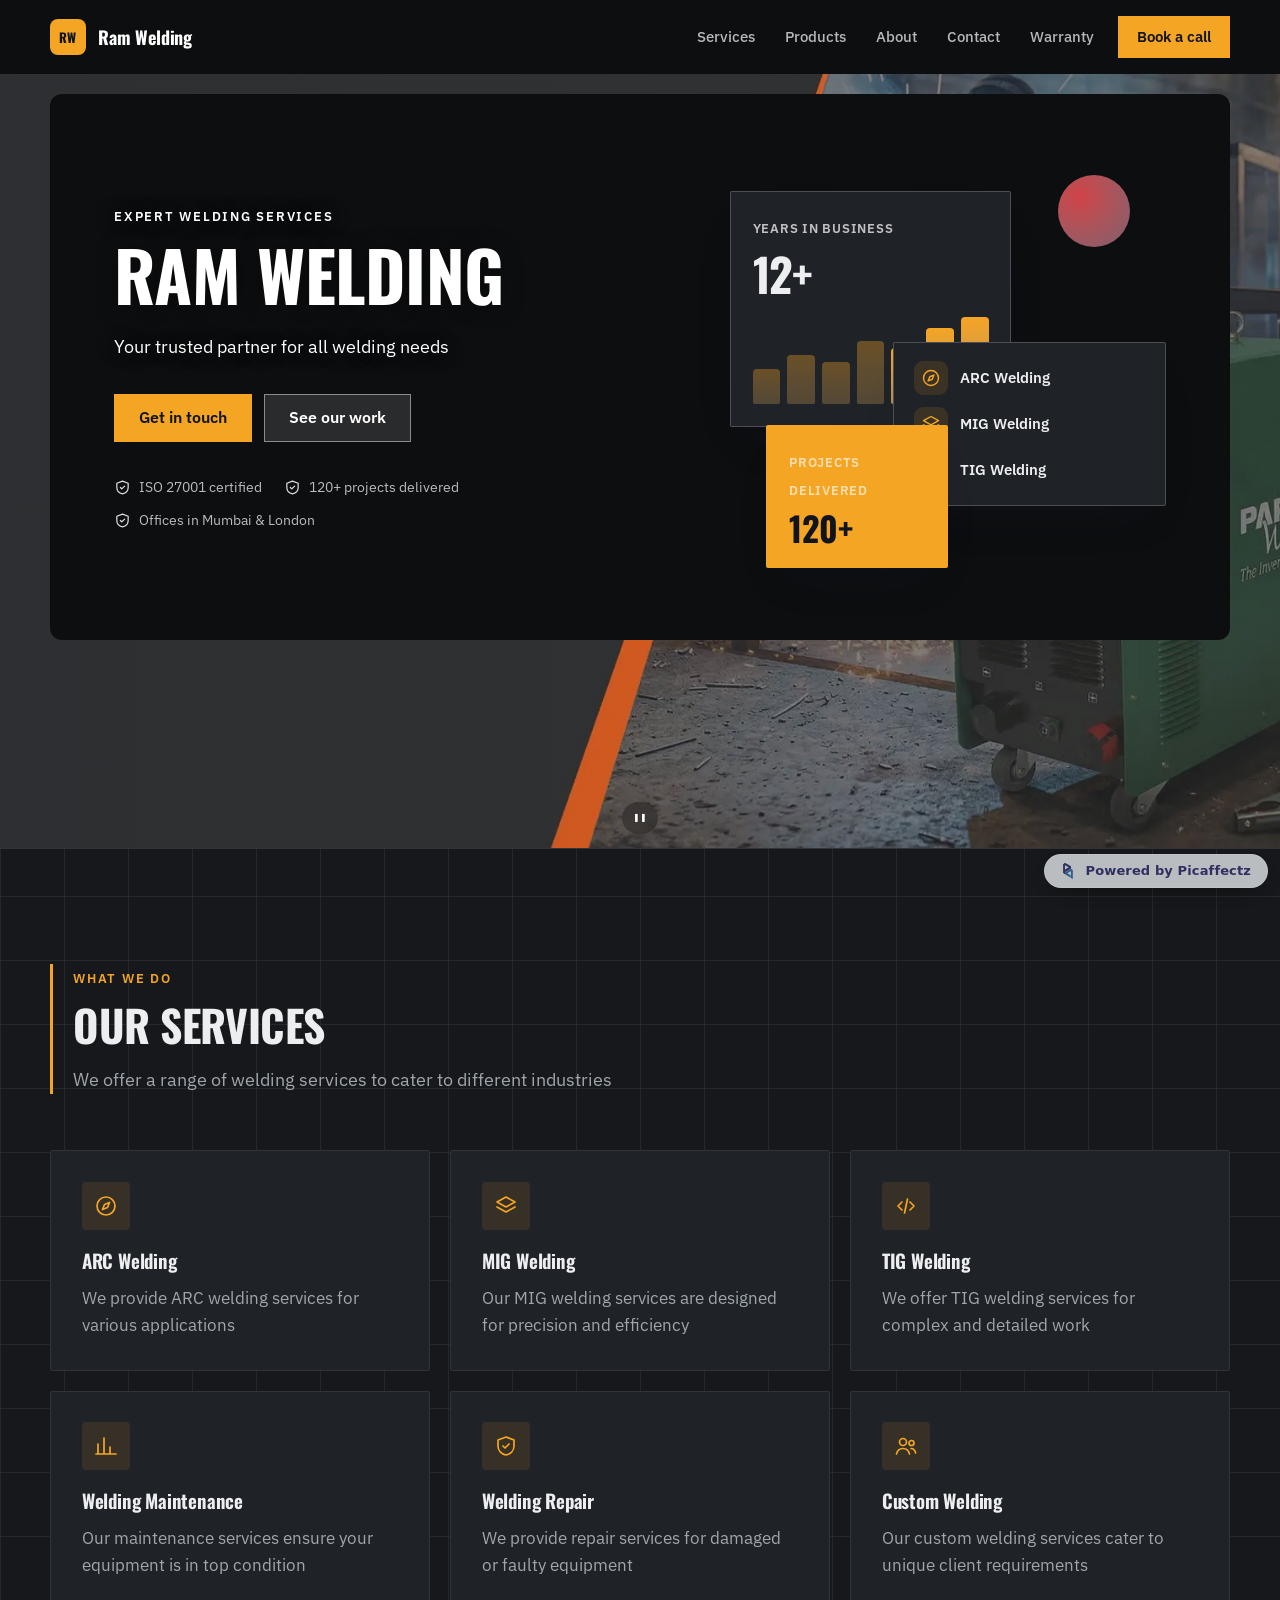
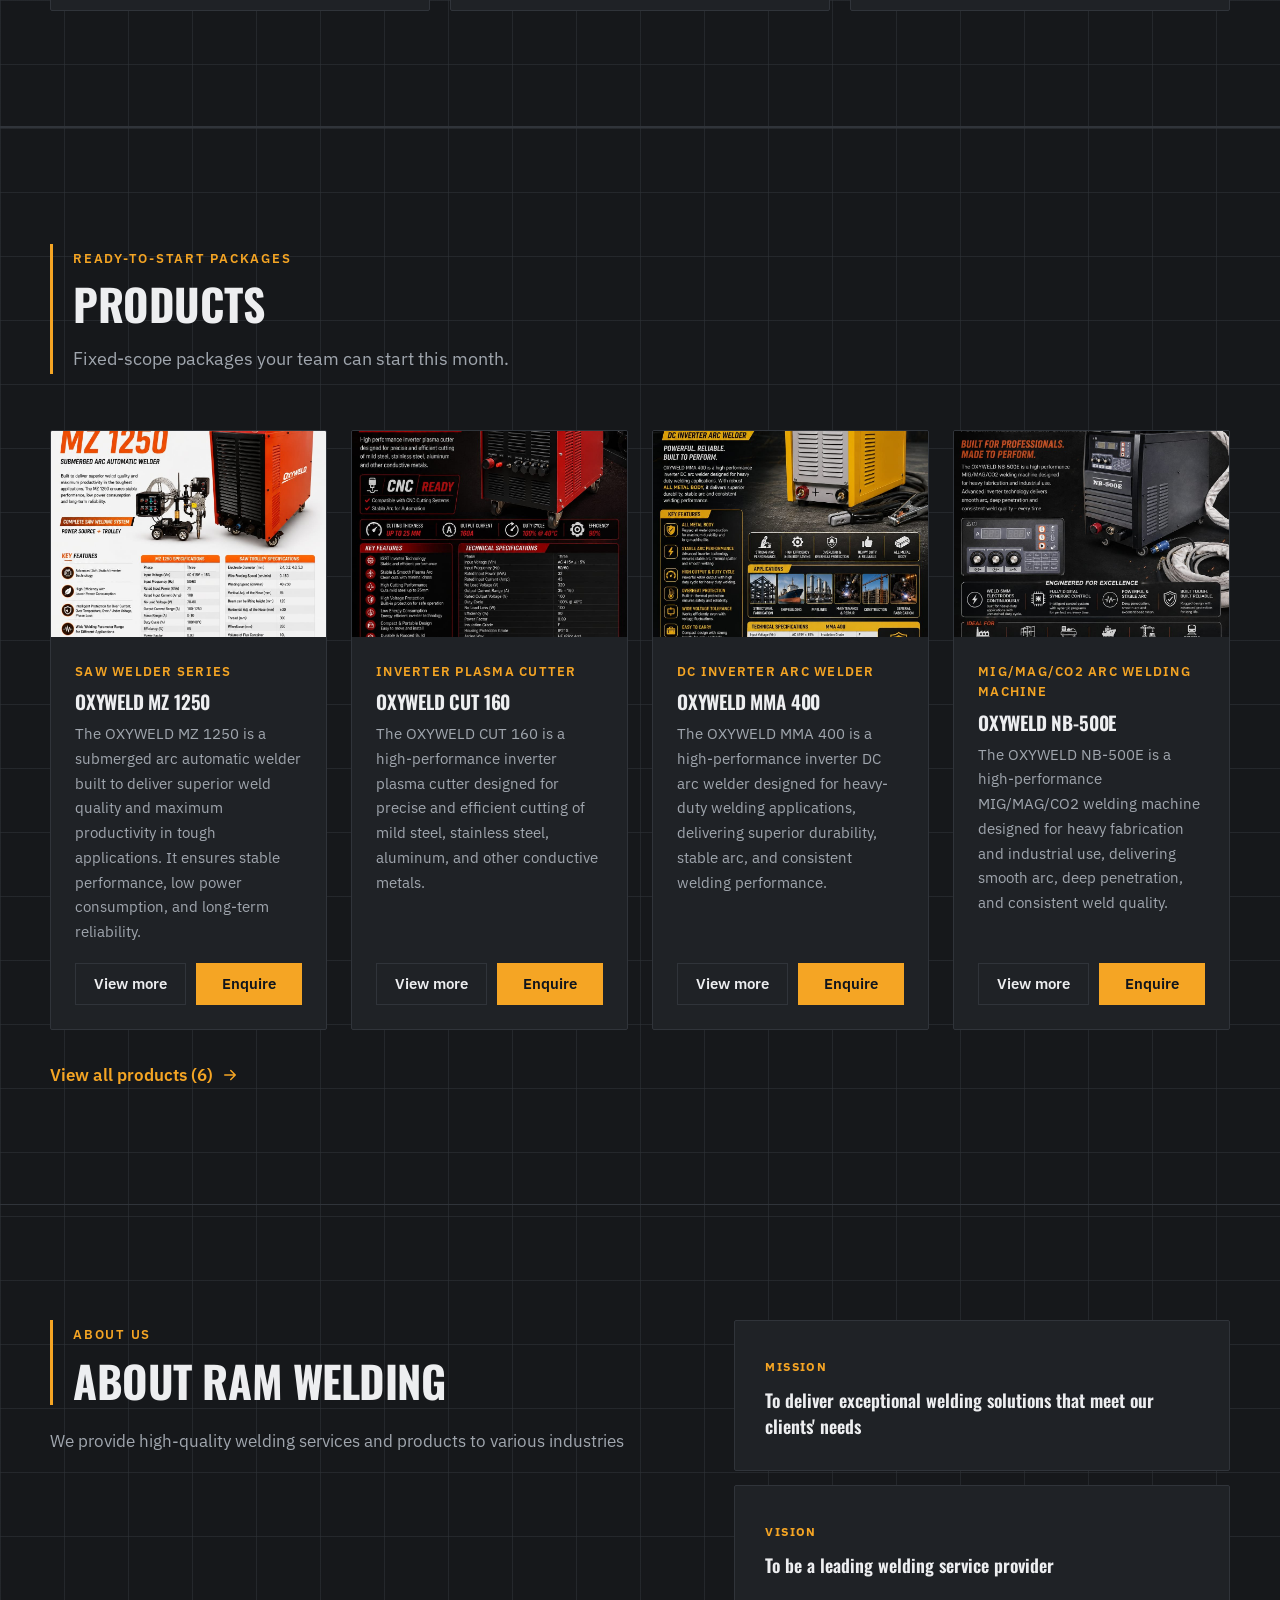
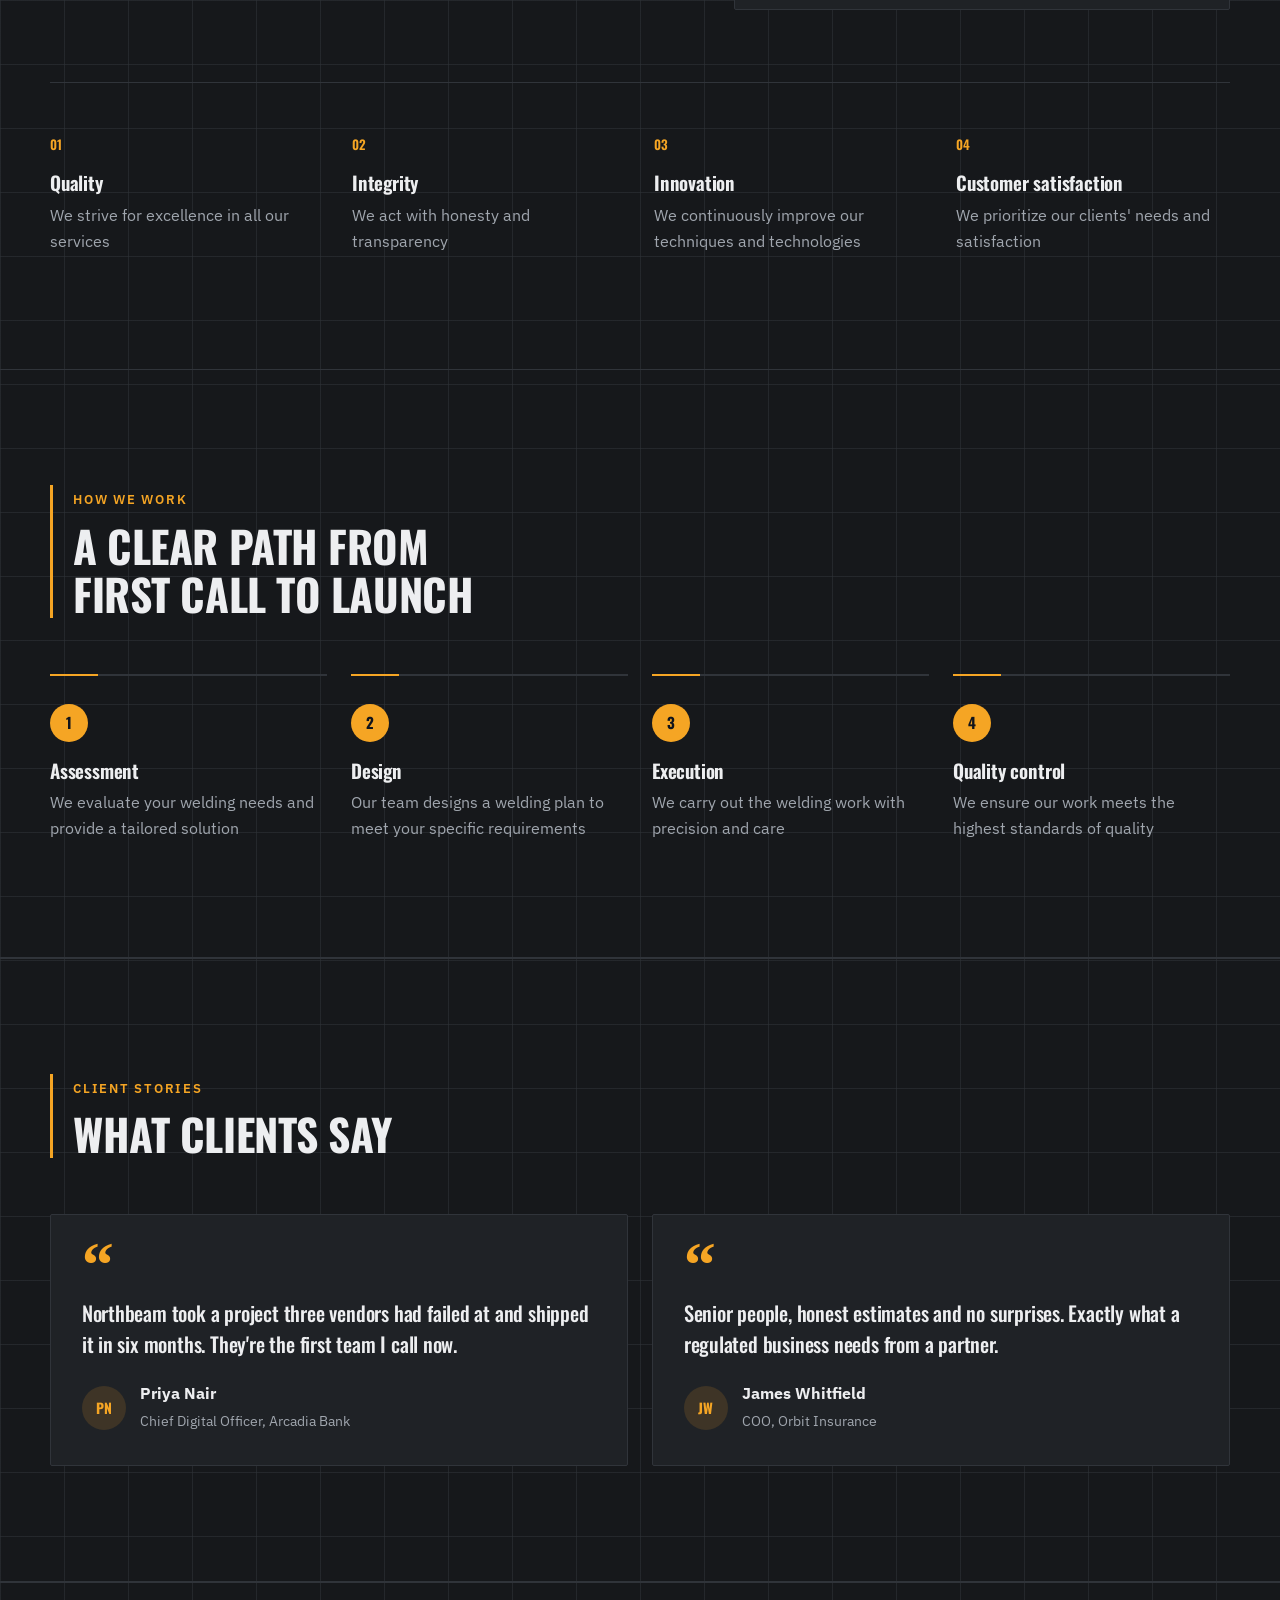
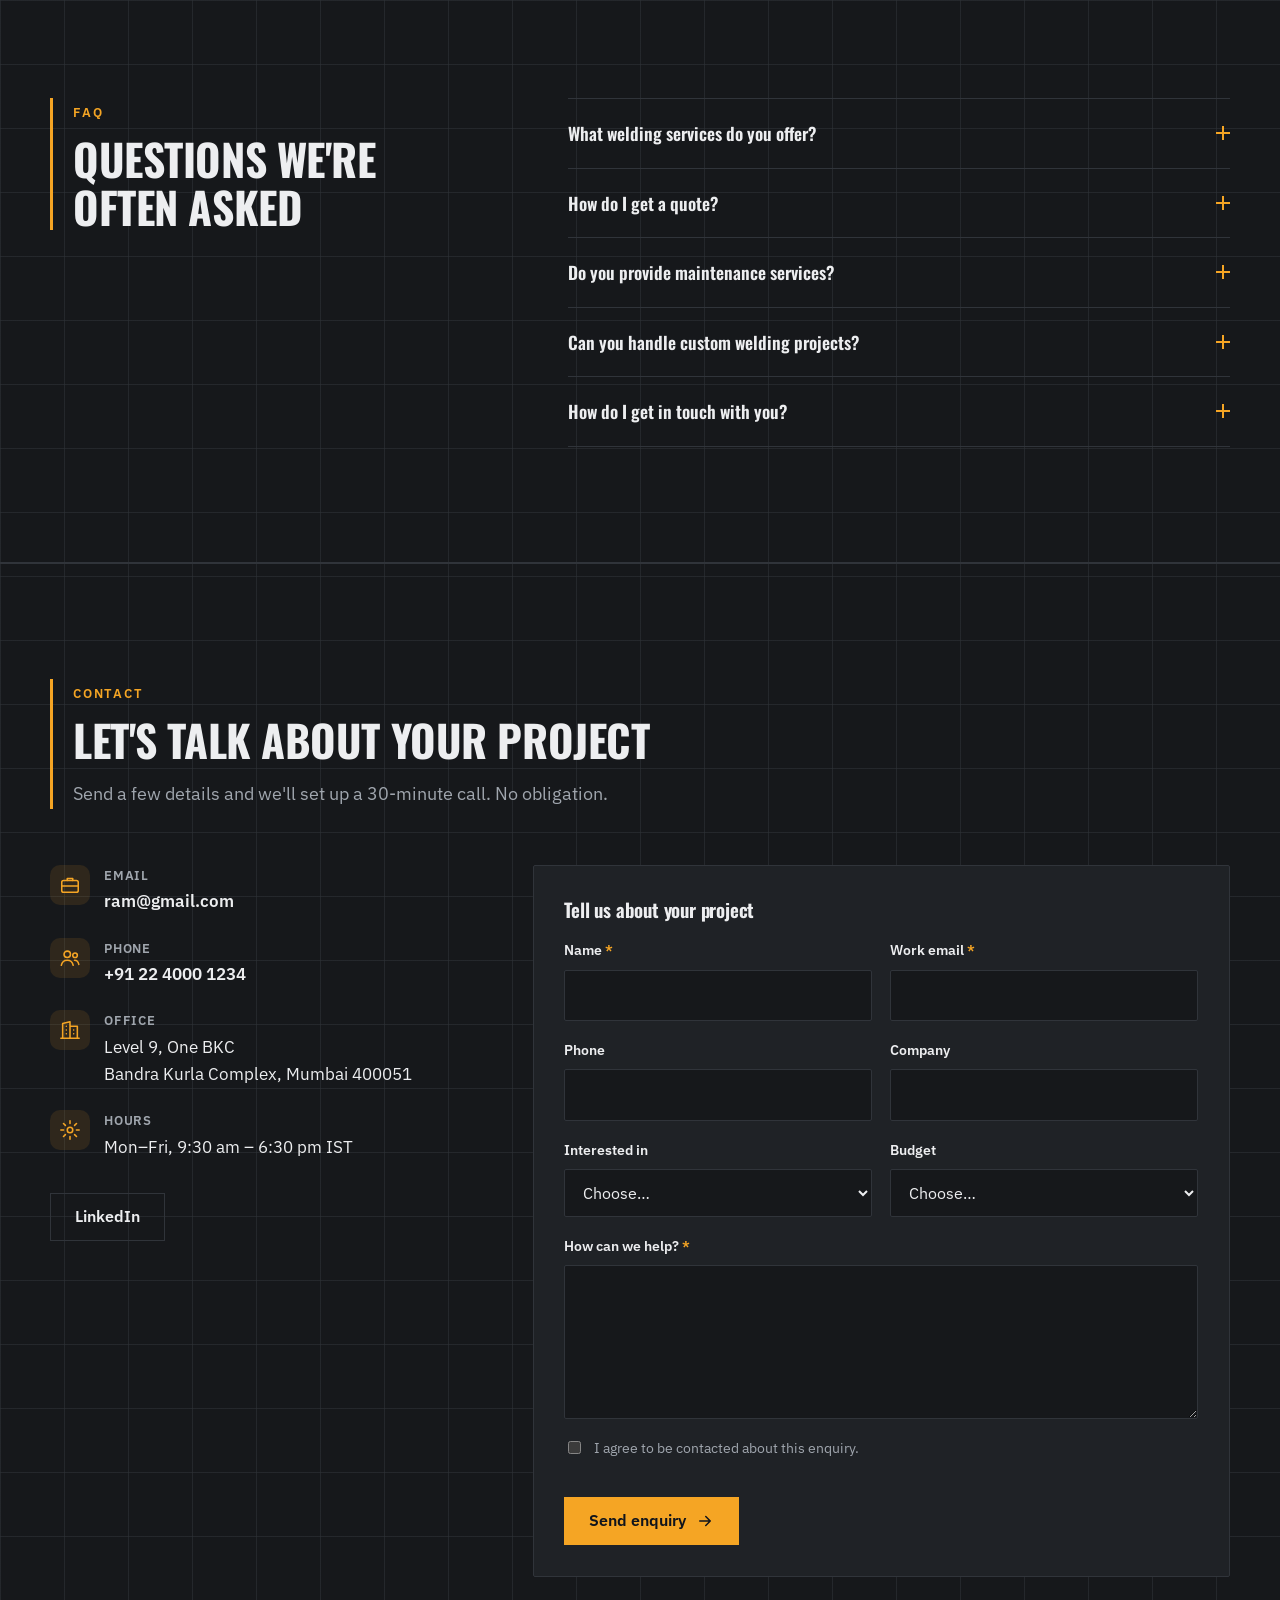
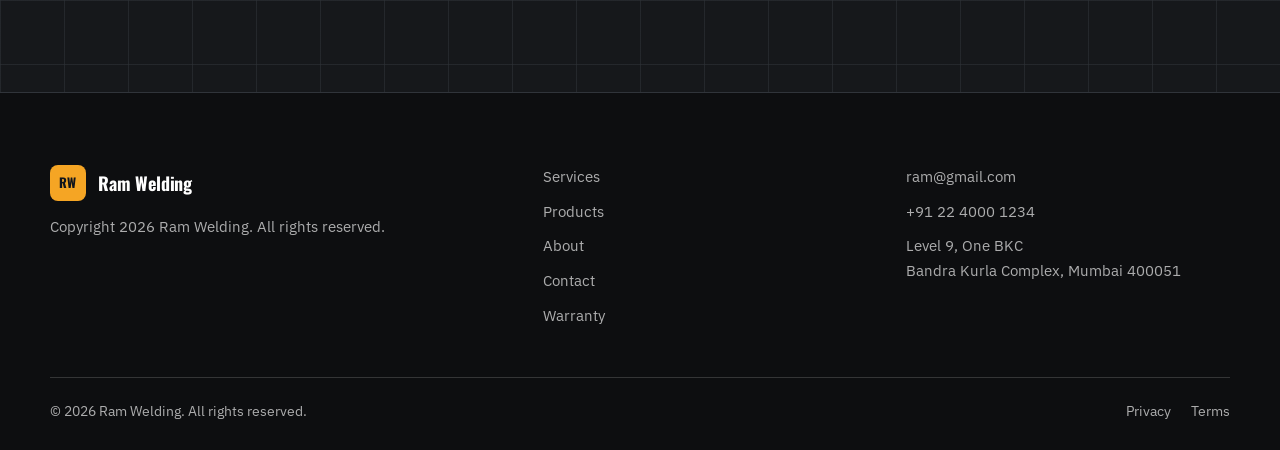
==== index.html @ 05ad7f87 "Studio update 227d25d" ====
<!doctype html>
<!-- Powered by Picaffectz | https://www.picaffectz.com -->
<!--
  Copyright (c) Picaffectz. All rights reserved.
  This source code is proprietary and confidential. Unauthorized copying or distribution is prohibited.
-->
<html lang="en">
<head>
<meta charset="utf-8">
<meta name="viewport" content="width=device-width,initial-scale=1,viewport-fit=cover">
<title>Ram Welding - Quality welding solutions</title>
<!-- site-meta -->
<meta name="description" content="Ram Welding provides high-quality welding services and products to various industries">
<link rel="canonical" href="https://iprakashlal.github.io/welding/">
<meta property="og:type" content="website">
<meta property="og:title" content="Ram Welding - Quality welding solutions">
<meta property="og:description" content="Ram Welding provides high-quality welding services and products to various industries">
<meta property="og:site_name" content="Ram Welding">
<meta property="og:url" content="https://iprakashlal.github.io/welding/">
<meta name="twitter:card" content="summary">
<meta name="twitter:title" content="Ram Welding - Quality welding solutions">
<meta name="twitter:description" content="Ram Welding provides high-quality welding services and products to various industries">
<style id="site-boot">html{background:#16181B;--bg:#16181B}</style>
<!-- /site-meta -->
<title>Shop</title>
<link rel="preconnect" href="https://fonts.googleapis.com">
<link rel="stylesheet" href="assets/biz.css?v=227d25d">
<script>try{var b=localStorage.getItem("site-bg:"+location.pathname.replace(/[^/]*$/,""));if(b){document.documentElement.style.background=b;document.documentElement.style.setProperty("--bg",b)}var F=JSON.parse(localStorage.getItem("site-fonts:"+location.pathname.replace(/[^/]*$/,""))||"[]");for(var i=0;i<F.length;i++)if(/^https:\/\/fonts\.googleapis\.com\//.test(F[i][1]||"")){var l=document.createElement("link");l.rel="stylesheet";l.href=F[i][1];l.setAttribute("data-boot","");document.head.appendChild(l)}var I=JSON.parse(localStorage.getItem("site-intro:"+location.pathname.replace(/[^/]*$/,""))||"null");if(I&&/^(#[0-9a-f]{3,8}|rgba?\([0-9., %]+\))$/i.test(I.bg||"")&&!matchMedia("(prefers-reduced-motion:reduce)").matches&&window.name!=="cms-preview"){var S=document.createElement("style");S.id="fx-boot";S.textContent="html{background:"+I.bg+"!important}body{visibility:hidden!important}";document.head.appendChild(S);setTimeout(function(){S.remove()},2500)}var x=sessionStorage.getItem("fx-exit");if(x){var c=x.charAt(0)=="{"?JSON.parse(x).bg:x;if(/^(#[0-9a-f]{3,8}|rgba?\([0-9., %]+\))$/i.test(c)){var s=document.createElement("style");s.id="fx-pre";s.textContent="html{background:"+c+"!important}body>*{visibility:hidden}";document.head.appendChild(s);setTimeout(function(){s.remove()},3500)}}}catch(e){}</script>
</head>
<body data-page="home">
<div id="app"></div>
<noscript><p style="padding:24px">This website needs JavaScript to show its content.</p></noscript>
<script src="assets/badge.js?v=227d25d"></script><script src="assets/fx.js?v=227d25d"></script>
<script src="assets/motifs.js?v=227d25d"></script>
<script src="assets/biz.js?v=227d25d"></script>
</body>
</html>
---- assets/biz.css ----
/* Business / professional portfolio. Colours, fonts and the html[data-*] style axes come from content.theme. */
:root{--bg:#F7F8FA;--surface:#fff;--deep:#0E1B2C;--text:#0E1B2C;--soft:#5A6678;--line:#DDE2EA;--c1:#1D4ED8;--c2:#0E7490;--c3:#F59E0B;--on-c1:#fff;--on-deep:#fff;--r:12px;
  --fd:"Plus Jakarta Sans",Georgia,serif;--fb:"Inter",Arial,sans-serif;--w:1180px;--gut:clamp(18px,4vw,40px);--sec:clamp(64px,9vw,120px);--rs:min(var(--r),10px)}
html[data-width=wide]{--w:1380px}
*,*::before,*::after{box-sizing:border-box}
html{scroll-behavior:smooth;-webkit-text-size-adjust:100%}
body{margin:0;background:var(--bg);color:var(--text);font:400 16.5px/1.65 var(--fb);-webkit-font-smoothing:antialiased;text-rendering:optimizeLegibility}
img{max-width:100%;display:block}
a{color:inherit}
h1,h2,h3,p,ul,ol,dl,dd,figure,blockquote{margin:0}
ul,ol{padding:0;list-style:none}
.wrap{width:min(var(--w),100% - 2*var(--gut));margin-inline:auto}
.skip{position:absolute;left:-999px;top:8px;z-index:100;background:var(--c1);color:var(--on-c1);padding:10px 14px;border-radius:8px}.skip:focus{left:12px}
:focus-visible{outline:2px solid var(--c1);outline-offset:3px}

/* type */
.h1{font:700 clamp(38px,5.4vw,72px)/1.04 var(--fd);letter-spacing:-.03em;text-wrap:balance;overflow-wrap:break-word;hyphens:auto}
.h2{font:700 clamp(28px,3.4vw,46px)/1.1 var(--fd);letter-spacing:-.025em;text-wrap:balance;overflow-wrap:break-word;hyphens:auto}
.h3{font:650 19px/1.3 var(--fd);letter-spacing:-.01em}
.h1 em,.h2 em{font-style:normal;color:var(--c1)}
.eyebrow{font:600 12.5px/1 var(--fb);letter-spacing:.14em;text-transform:uppercase;color:var(--c1);margin-bottom:16px;display:inline-flex;align-items:center;gap:10px}
.lede,.hero-lede{color:var(--soft);font-size:clamp(16.5px,1.4vw,19px);max-width:62ch;margin-top:16px}
html[data-heading=upper] .h1,html[data-heading=upper] .h2{text-transform:uppercase;letter-spacing:-.01em;font-weight:800}
html[data-heading=serif] .h1,html[data-heading=serif] .h2{font-weight:500;letter-spacing:-.02em}
html[data-heading=serif] .h1 em,html[data-heading=serif] .h2 em{font-style:italic}
html[data-heading=light] .h1,html[data-heading=light] .h2{font-weight:400;letter-spacing:-.035em}
html[data-heading=light] .h1 em,html[data-heading=light] .h2 em{font-weight:700}

/* section headers */
.sh{max-width:780px;margin-bottom:clamp(36px,5vw,56px)}
.sh.left{margin-bottom:0}
html[data-shead=center] .sh:not(.left){margin-inline:auto;text-align:center}html[data-shead=center] .sh:not(.left) .lede{margin-inline:auto}
html[data-shead=line] .eyebrow::before{content:"";width:28px;height:2px;background:currentColor}
html[data-shead=number] main{counter-reset:sec}html[data-shead=number] .sh .eyebrow::before{counter-increment:sec;content:counter(sec,decimal-leading-zero);font-family:var(--fd);color:var(--soft);letter-spacing:0}
html[data-shead=bar] .sh{border-left:3px solid var(--c1);padding-left:20px}

/* buttons */
.btn{display:inline-flex;align-items:center;justify-content:center;gap:10px;min-height:48px;padding:0 24px;border-radius:var(--rs);border:1.5px solid transparent;font:600 15.5px/1 var(--fb);text-decoration:none;cursor:pointer;transition:transform .2s,background .2s,color .2s,border-color .2s,box-shadow .2s;white-space:nowrap}
.btn.pri{background:var(--c1);color:var(--on-c1)}.btn.pri:hover{transform:translateY(-1px);box-shadow:0 10px 24px -12px var(--c1)}
.btn.sec{border-color:var(--line);color:var(--text);background:transparent}.btn.sec:hover{border-color:var(--text)}
.btn.inv{background:var(--surface);color:var(--text)}.btn.inv:hover{transform:translateY(-1px)}
html[data-buttons=pill] .btn{border-radius:999px}
html[data-buttons=sharp] .btn{border-radius:0}
html[data-buttons=outline] .btn.pri{background:transparent;color:var(--c1);border-color:var(--c1)}html[data-buttons=outline] .btn.pri:hover{background:var(--c1);color:var(--on-c1)}
html[data-buttons=underline] .btn{border-radius:0;padding:0 2px;min-height:40px;background:none!important;color:var(--text)!important;border:0;border-bottom:2px solid var(--c1)!important}
html[data-buttons=underline] .cta-box .btn{color:var(--on-deep)!important}
.link{display:inline-flex;align-items:center;gap:8px;font-weight:600;color:var(--c1);text-decoration:none}.link svg{transition:transform .2s}.link:hover svg{transform:translateX(3px)}
.cta-row{display:flex;flex-wrap:wrap;gap:12px;margin-top:32px}

/* cards */
.card{background:var(--surface);border:1px solid var(--line);border-radius:var(--r);padding:clamp(22px,2.4vw,32px)}
html[data-cards=flat] .card{border-color:transparent}
html[data-cards=elevated] .card{border-color:transparent;box-shadow:0 1px 2px rgba(16,24,40,.05),0 12px 32px -14px rgba(16,24,40,.22)}
html[data-cards=glass] .card{background:color-mix(in srgb,var(--surface) 72%,transparent);backdrop-filter:blur(14px);border-color:color-mix(in srgb,var(--line) 70%,transparent)}
html[data-cards=lined] .card{background:transparent;border:0;border-top:2px solid var(--text);border-radius:0;padding-inline:0}
html[data-cards=accent] .card{border-top:3px solid var(--c1)}

/* nav */
.nav{position:sticky;top:0;z-index:50;transition:background .25s,box-shadow .25s,transform .3s}
.nav-in{display:flex;align-items:center;gap:24px;min-height:74px}
.brand{display:inline-flex;align-items:center;gap:12px;text-decoration:none;font:700 18px/1 var(--fd);letter-spacing:-.01em}
.logo{width:36px;height:36px;border-radius:var(--logo-r);object-fit:cover}
.logo.mark{display:grid;place-items:center;background:var(--c1);color:var(--on-c1);font:800 13px/1 var(--fd);letter-spacing:.02em}
.links{display:flex;gap:30px;margin-left:auto}
.links a{text-decoration:none;font-weight:500;font-size:15px;color:var(--soft);transition:color .2s;position:relative}.links a:hover,.links a[aria-current]{color:var(--text)}
.links a[aria-current]::after{content:"";position:absolute;left:0;right:0;bottom:-8px;height:2px;background:var(--c1)}
.nav-cta{min-height:42px;padding:0 18px;font-size:14.5px}
.burger{display:none;margin-left:auto;width:44px;height:44px;border:1px solid var(--line);border-radius:10px;background:transparent;flex-direction:column;justify-content:center;align-items:center;gap:5px;cursor:pointer}
.burger span{width:18px;height:2px;background:var(--text);transition:transform .25s}.burger[aria-expanded=true] span:first-child{transform:translateY(3.5px) rotate(45deg)}.burger[aria-expanded=true] span:last-child{transform:translateY(-3.5px) rotate(-45deg)}
.mnav{display:none}
.nav.scrolled{background:color-mix(in srgb,var(--bg) 88%,transparent);backdrop-filter:blur(12px);box-shadow:0 1px 0 var(--line)}
html[data-nav=float] .nav{padding-top:14px}html[data-nav=float] .nav-in{background:color-mix(in srgb,var(--surface) 90%,transparent);backdrop-filter:blur(12px);border:1px solid var(--line);border-radius:calc(var(--r) + 6px);padding:0 10px 0 18px;min-height:64px}
html[data-nav=float] .nav.scrolled{background:none;box-shadow:none;backdrop-filter:none;-webkit-backdrop-filter:none}
/* Behind the floating bar, the page blurs and then fades out below it, so there is no hard edge on any theme. */
html[data-nav=float] .nav::before{content:"";position:absolute;inset:0 0 -44px 0;z-index:-1;pointer-events:none;opacity:0;transition:opacity .25s;background:linear-gradient(to bottom,color-mix(in srgb,var(--bg) 70%,transparent) 0,color-mix(in srgb,var(--bg) 56%,transparent) 30%,color-mix(in srgb,var(--bg) 34%,transparent) 55%,color-mix(in srgb,var(--bg) 14%,transparent) 78%,transparent 100%)}
html[data-nav=float] .nav.scrolled::before{opacity:1}
html[data-nav=dark] .nav{background:var(--deep);color:var(--on-deep)}html[data-nav=dark] .links a{color:color-mix(in srgb,var(--on-deep) 70%,transparent)}html[data-nav=dark] .links a:hover,html[data-nav=dark] .links a[aria-current]{color:var(--on-deep)}html[data-nav=dark] .nav.scrolled{background:var(--deep)}html[data-nav=dark] .burger span{background:var(--on-deep)}
html[data-nav=line] .nav{border-bottom:1px solid var(--line)}
html[data-nav=center] .nav-in{display:grid;grid-template-columns:1fr auto 1fr}html[data-nav=center] .links{margin:0}html[data-nav=center] .nav-cta{justify-self:end}
html.menu-away .nav{transform:translateY(-110%)}

/* sections */
section{padding-block:var(--sec);position:relative}
html[data-bands=soft] .band{background:color-mix(in srgb,var(--surface) 55%,var(--bg))}
html[data-bands=soft][data-dark=false] .band{background:color-mix(in srgb,var(--c1) 3.5%,var(--surface))}
html[data-bands=deep] .band{background:var(--deep);color:var(--on-deep);--soft:color-mix(in srgb,var(--on-deep) 70%,transparent);--line:color-mix(in srgb,var(--on-deep) 18%,transparent);--surface:color-mix(in srgb,var(--on-deep) 6%,var(--deep));--text:var(--on-deep)}
html[data-bands=deep] .band .eyebrow{color:var(--c3)}
html[data-bands=lines] .band{border-block:1px solid var(--line)}
html[data-pattern=grid] body{background-image:linear-gradient(color-mix(in srgb,var(--line) 55%,transparent) 1px,transparent 1px),linear-gradient(90deg,color-mix(in srgb,var(--line) 55%,transparent) 1px,transparent 1px);background-size:64px 64px}
html[data-pattern=dots] body{background-image:radial-gradient(color-mix(in srgb,var(--line) 90%,transparent) 1.2px,transparent 1.4px);background-size:22px 22px}
html[data-pattern=lines] body{background-image:linear-gradient(90deg,color-mix(in srgb,var(--line) 50%,transparent) 1px,transparent 1px);background-size:calc((min(var(--w),100vw) )/6) 100%;background-position:center}
html[data-pattern=mesh] .hero{background:radial-gradient(60% 70% at 85% 10%,color-mix(in srgb,var(--c1) 16%,transparent),transparent 70%),radial-gradient(50% 60% at 0% 100%,color-mix(in srgb,var(--c2) 14%,transparent),transparent 70%)}

/* hero */
.hero{padding-block:clamp(48px,7vw,96px) clamp(64px,8vw,112px)}
.hero-in{display:grid;grid-template-columns:minmax(0,1.08fr) minmax(0,.92fr);gap:clamp(32px,5vw,72px);align-items:center}
.hero-lede{margin-top:22px}
.badges{display:flex;flex-wrap:wrap;gap:10px 22px;margin-top:34px;color:var(--soft);font-size:14px}
.badges li{display:inline-flex;align-items:center;gap:8px}.bi{width:17px;height:17px;color:var(--c1)}
.hero-media{position:relative;border-radius:calc(var(--r) + 4px);overflow:hidden;aspect-ratio:5/4.6}
.hero-media img,.hero-media video{width:100%;height:100%;object-fit:cover;display:block}.hero-bg video{position:absolute;inset:0;width:100%;height:100%;object-fit:cover}
.hero-media.none{overflow:visible}
/* image-less hero panel: cards made from the business's own numbers */
.hp{position:absolute;inset:0}
.hp-card{position:absolute;background:var(--surface);border:1px solid var(--line);border-radius:var(--r);box-shadow:0 24px 48px -28px rgba(16,24,40,.35);padding:22px}
.hp-a{left:4%;top:8%;width:62%}.hp-a b{display:block;font:700 46px/1 var(--fd);letter-spacing:-.03em;margin:8px 0 18px}
.hp-k{font-size:12.5px;color:var(--soft);font-weight:600;letter-spacing:.06em;text-transform:uppercase}
.hp-bars{display:flex;align-items:flex-end;gap:7px;height:90px}.hp-bars span{flex:1;height:var(--h);border-radius:4px 4px 2px 2px;background:linear-gradient(var(--c1),color-mix(in srgb,var(--c1) 55%,var(--c2)))}
.hp-bars span:nth-child(-n+4){opacity:.35}
.hp-b{right:0;top:44%;width:60%;display:grid;gap:12px;padding:18px 20px}
.hp-row{display:flex;align-items:center;gap:12px;font-weight:600;font-size:14.5px}.hp-ic{width:34px;height:34px;padding:7px;border-radius:9px;background:color-mix(in srgb,var(--c1) 12%,transparent);color:var(--c1);flex:none}
.hp-c{left:12%;bottom:2%;width:40%;background:var(--deep);color:var(--on-deep);border-color:transparent}.hp-c .hp-k{color:color-mix(in srgb,var(--on-deep) 65%,transparent)}.hp-c b{display:block;font:700 34px/1 var(--fd);margin-top:8px;color:var(--c3)}
.hp-dot{position:absolute;right:8%;top:4%;width:72px;height:72px;border-radius:50%;background:radial-gradient(circle at 30% 30%,var(--c3),color-mix(in srgb,var(--c3) 30%,var(--c2)));opacity:.9}
html[data-hero-art=frame] .hero-media:not(.none){outline:1px solid var(--line);outline-offset:14px}
html[data-hero-art=offset] .hero-media:not(.none){box-shadow:18px 18px 0 color-mix(in srgb,var(--c1) 22%,transparent)}
html[data-hero-art=arch] .hero-media:not(.none){border-radius:999px 999px var(--r) var(--r);aspect-ratio:4/5}
/* hero layouts */
html[data-layout=center] .hero-in{grid-template-columns:1fr;text-align:center;justify-items:center}
html[data-layout=center] .hero-lede{margin-inline:auto}html[data-layout=center] .cta-row,html[data-layout=center] .badges{justify-content:center}
html[data-layout=center] .hero-media{width:min(100%,960px);aspect-ratio:16/7;margin-top:18px}
html[data-layout=center] .hero-media.none .hp-a{left:6%;top:6%;width:44%}html[data-layout=center] .hero-media.none .hp-b{right:4%;top:12%;width:40%}html[data-layout=center] .hero-media.none .hp-c{left:40%;bottom:-6%;width:28%}
html[data-layout=editorial] .hero-in{grid-template-columns:1fr}
html[data-layout=editorial] .h1{font-size:clamp(44px,7.6vw,112px);line-height:.98;max-width:16ch}
html[data-layout=editorial] .hero-text{display:grid;grid-template-columns:minmax(0,1fr) minmax(0,.62fr);column-gap:56px;align-items:end}
html[data-layout=editorial] .hero-text>.eyebrow,html[data-layout=editorial] .hero-text>.h1{grid-column:1/-1}
html[data-layout=editorial] .hero-media{aspect-ratio:21/8}
html[data-layout=editorial] .hero-media.none .hp-a{width:34%;top:10%}html[data-layout=editorial] .hero-media.none .hp-b{width:34%;top:16%;right:4%}html[data-layout=editorial] .hero-media.none .hp-c{left:40%;width:22%;bottom:auto;top:14%}
html[data-layout=panel] .hero{padding-top:20px}
html[data-layout=panel] .hero-in{background:var(--deep);color:var(--on-deep);border-radius:calc(var(--r) + 10px);padding:clamp(32px,5vw,72px);--soft:color-mix(in srgb,var(--on-deep) 72%,transparent);--line:color-mix(in srgb,var(--on-deep) 20%,transparent)}
html[data-layout=panel] .hero-in .eyebrow{color:var(--c3)}html[data-layout=panel] .hero .btn.sec{color:var(--on-deep)}html[data-layout=panel] .hero .h1 em{color:var(--c3)}
html[data-layout=panel] .hero .hp-card:not(.hp-c){color:var(--text)}html[data-layout=panel] .hero .hp-c{background:var(--c1);color:var(--on-c1)}html[data-layout=panel] .hero .hp-c b{color:var(--on-c1)}
html[data-layout=full] .hero.has-img{min-height:min(88vh,820px);display:grid;align-items:end;color:#fff;padding-bottom:clamp(56px,8vw,104px)}
html[data-layout=full] .hero-bg{position:absolute;inset:0;background-size:cover;background-position:center}
html[data-layout=full] .hero-bg::after{content:"";position:absolute;inset:0;background:linear-gradient(180deg,rgba(6,10,18,.15),rgba(6,10,18,.78))}
html[data-layout=full] .hero.has-img .hero-in{grid-template-columns:minmax(0,760px);position:relative}
html[data-layout=full] .hero.has-img .hero-lede,html[data-layout=full] .hero.has-img .badges{color:rgba(255,255,255,.82)}html[data-layout=full] .hero.has-img .btn.sec{color:#fff;border-color:rgba(255,255,255,.5)}html[data-layout=full] .hero.has-img .eyebrow{color:#fff}

/* clients */
.clients{padding-block:clamp(36px,5vw,56px)}
.clients-t{text-align:center;font-size:13.5px;letter-spacing:.12em;text-transform:uppercase;color:var(--soft);margin-bottom:24px;font-weight:600}
.logos{display:flex;flex-wrap:wrap;justify-content:center;align-items:center;gap:18px 52px}
.logos li{opacity:.72;filter:grayscale(1);transition:opacity .2s,filter .2s}.logos li:hover{opacity:1;filter:none}
.logos img{height:34px;width:auto;max-width:150px;object-fit:contain}
.logos span{font:700 19px/1 var(--fd);letter-spacing:-.02em;color:var(--soft)}

/* services */
.svc-grid{display:grid;grid-template-columns:repeat(auto-fill,minmax(300px,1fr));gap:20px}
.svc{display:flex;flex-direction:column;gap:12px;transition:transform .25s,box-shadow .25s,border-color .25s}
.svc:hover{transform:translateY(-3px);border-color:color-mix(in srgb,var(--c1) 40%,var(--line))}
.svc p{color:var(--soft)}
.svc-ic{width:48px;height:48px;border-radius:calc(var(--rs) + 2px);display:grid;place-items:center;background:color-mix(in srgb,var(--c1) 11%,transparent);color:var(--c1);margin-bottom:6px}
.svc-ic .ic{width:24px;height:24px}
.ticks{display:grid;gap:8px;margin-top:6px;font-size:15px}
.ticks li{display:flex;gap:10px;align-items:baseline}.ticks li::before{content:"";flex:none;width:14px;height:8px;border-left:2px solid var(--c1);border-bottom:2px solid var(--c1);transform:translateY(-3px) rotate(-45deg)}
.more{margin-top:32px}

/* stats */
.stats{padding-block:clamp(48px,6vw,80px)}
.stat-row{display:grid;grid-template-columns:repeat(auto-fit,minmax(180px,1fr));gap:0;border-block:1px solid var(--line)}
.stat{padding:30px 26px;display:flex;flex-direction:column-reverse;gap:6px}.stat+.stat{border-left:1px solid var(--line)}
.stat dd{font:700 clamp(36px,4vw,54px)/1 var(--fd);letter-spacing:-.03em;color:var(--text)}
.stat dt{color:var(--soft);font-size:15px}

/* work */
.cases{display:grid;grid-template-columns:repeat(auto-fill,minmax(340px,1fr));gap:24px}
.case{padding:0;overflow:hidden;display:flex;flex-direction:column;text-decoration:none;transition:transform .25s,box-shadow .25s}
a.case:hover{transform:translateY(-3px)}
html[data-cards=lined] .case{padding:0}
.case-media{aspect-ratio:16/10;overflow:hidden;background:color-mix(in srgb,var(--c1) 8%,var(--surface))}
.case-media img{width:100%;height:100%;object-fit:cover;transition:transform .6s}a.case:hover .case-media img{transform:scale(1.04)}
.case-ph{display:grid;place-items:center;width:100%;height:100%;background:linear-gradient(135deg,color-mix(in srgb,var(--c1) 85%,var(--deep)),color-mix(in srgb,var(--c2) 75%,var(--deep)))}
.case-ph b{font:800 56px/1 var(--fd);color:color-mix(in srgb,#fff 85%,transparent);letter-spacing:-.04em}
.case-body{padding:clamp(20px,2.2vw,28px);display:flex;flex-direction:column;gap:10px;flex:1}
html[data-cards=lined] .case-body{padding-inline:0}
.case-meta{font-size:12.5px;letter-spacing:.1em;text-transform:uppercase;color:var(--c1);font-weight:600}
.case p{color:var(--soft)}
.case-result{display:flex;gap:10px;align-items:center;color:var(--text)!important;font-weight:600;padding-top:12px;margin-top:auto;border-top:1px solid var(--line)}.ri{width:18px;height:18px;color:var(--c2)}

/* about */
.about-grid{display:grid;grid-template-columns:minmax(0,1.1fr) minmax(0,.9fr);gap:clamp(32px,6vw,80px);align-items:start}
.prose{display:grid;gap:16px;margin-top:22px;color:var(--soft);font-size:17px;max-width:62ch}
.about-img{border-radius:var(--r);overflow:hidden;aspect-ratio:4/3;margin-bottom:20px}.about-img img{width:100%;height:100%;object-fit:cover}
.mv{display:grid;gap:14px}.mv-k{font-size:12px;font-weight:700;letter-spacing:.12em;text-transform:uppercase;color:var(--c1)}.mv-i p{font:600 18px/1.45 var(--fd);margin-top:8px}
.values{display:grid;grid-template-columns:repeat(auto-fit,minmax(220px,1fr));gap:28px;margin-top:clamp(48px,6vw,72px);padding-top:clamp(32px,4vw,48px);border-top:1px solid var(--line)}
.vn{font:600 13px/1 var(--fd);color:var(--c1)}.value .h3{margin:12px 0 8px}.value p{color:var(--soft);font-size:15.5px}

/* process */
.steps{display:grid;grid-template-columns:repeat(auto-fit,minmax(220px,1fr));gap:24px;counter-reset:st}
.step{position:relative;padding-top:28px;border-top:2px solid var(--line)}
.step::before{content:"";position:absolute;left:0;top:-2px;width:48px;height:2px;background:var(--c1)}
.sn{display:inline-grid;place-items:center;width:38px;height:38px;border-radius:50%;background:var(--c1);color:var(--on-c1);font:700 15px/1 var(--fd);margin-bottom:16px}
.step p{color:var(--soft);margin-top:8px;font-size:15.5px}

/* team */
.people{display:grid;grid-template-columns:repeat(auto-fill,minmax(220px,1fr));gap:28px}
.person{position:relative}
.pp{aspect-ratio:1/1.08;border-radius:var(--r);overflow:hidden;background:linear-gradient(160deg,color-mix(in srgb,var(--c1) 22%,var(--surface)),color-mix(in srgb,var(--c2) 26%,var(--surface)));display:grid;place-items:center;margin-bottom:16px}
.pp img{width:100%;height:100%;object-fit:cover;filter:grayscale(.15)}.pp span{font:700 48px/1 var(--fd);color:var(--c1);letter-spacing:-.03em}
.role{color:var(--soft);font-size:15px;margin-top:4px}
.pl{position:absolute;right:12px;top:12px;width:32px;height:32px;border-radius:8px;background:var(--surface);display:grid;place-items:center;font:700 14px/1 var(--fb);color:var(--c1);text-decoration:none;box-shadow:0 4px 12px -4px rgba(0,0,0,.25)}

/* testimonials */
.quotes{display:grid;grid-template-columns:repeat(auto-fit,minmax(320px,1fr));gap:24px}
.quote{display:flex;flex-direction:column;gap:22px}
.qm{font:700 64px/.6 Georgia,serif;color:var(--c1);height:30px}
.quote blockquote{font:500 clamp(18px,1.6vw,21px)/1.5 var(--fd);letter-spacing:-.01em}
.quote figcaption{display:flex;gap:14px;align-items:center;margin-top:auto}
.qa{width:44px;height:44px;border-radius:50%;display:grid;place-items:center;background:color-mix(in srgb,var(--c1) 14%,transparent);color:var(--c1);font:700 14px/1 var(--fd);flex:none}
.quote b{display:block;font-size:15.5px}.quote small{color:var(--soft);font-size:14px}

/* pricing */
.plans{display:grid;grid-template-columns:repeat(auto-fit,minmax(280px,1fr));gap:20px;align-items:stretch}
.plan{display:flex;flex-direction:column;gap:14px;position:relative}
.plan.featured{border:2px solid var(--c1)}
html[data-cards=lined] .plan.featured{border:0;border-top:3px solid var(--c1)}
.plan-flag{position:absolute;top:-13px;left:24px;background:var(--c1);color:var(--on-c1);font:700 11.5px/1 var(--fb);letter-spacing:.08em;text-transform:uppercase;padding:7px 10px;border-radius:999px}
.plan-blurb{color:var(--soft);font-size:15px}
.price{display:flex;align-items:baseline;gap:10px;flex-wrap:wrap;padding-block:6px 4px}.price b{font:700 36px/1 var(--fd);letter-spacing:-.03em}.price span{color:var(--soft);font-size:14px}
.plan .ticks{flex:1}.plan .btn{margin-top:8px}
.plan-note{text-align:center;color:var(--soft);font-size:14.5px;margin-top:28px}

/* faq */
.faq-grid{display:grid;grid-template-columns:minmax(0,.8fr) minmax(0,1.2fr);gap:clamp(32px,6vw,80px);align-items:start}
.qa-list{border-top:1px solid var(--line)}
.qa-i{border-bottom:1px solid var(--line)}
.qa-i summary{list-style:none;cursor:pointer;display:flex;justify-content:space-between;gap:20px;align-items:center;padding:22px 0;font:600 17.5px/1.4 var(--fd)}
.qa-i summary::-webkit-details-marker{display:none}
.pm{width:14px;height:14px;position:relative;flex:none}.pm::before,.pm::after{content:"";position:absolute;inset:6px 0 auto;height:2px;background:var(--c1);transition:transform .25s}.pm::after{transform:rotate(90deg)}
.qa-i[open] .pm::after{transform:rotate(0)}
.qa-a{color:var(--soft);padding-bottom:22px;display:grid;gap:10px;max-width:64ch}

/* cta */
.cta{padding-block:clamp(48px,6vw,80px)}
.cta-box{display:flex;justify-content:space-between;align-items:center;gap:32px;flex-wrap:wrap;background:var(--deep);color:var(--on-deep);border-radius:calc(var(--r) + 8px);padding:clamp(32px,5vw,64px);position:relative;overflow:hidden}
.cta-box::after{content:"";position:absolute;right:-80px;top:-80px;width:280px;height:280px;border-radius:50%;background:radial-gradient(circle,color-mix(in srgb,var(--c1) 55%,transparent),transparent 70%);pointer-events:none}
.cta-box>div{max-width:620px;position:relative;z-index:1}.cta-box p{margin-top:12px;color:color-mix(in srgb,var(--on-deep) 75%,transparent);font-size:17px}.cta-box .btn{position:relative;z-index:1}
.cta-box .h2 em{color:var(--c3)}

/* contact */
.contact-grid{display:grid;grid-template-columns:minmax(0,.75fr) minmax(0,1.25fr);gap:clamp(28px,5vw,64px);align-items:start}
.cl{display:grid;gap:22px}
.cl li{display:flex;gap:14px}.ci{width:40px;height:40px;padding:9px;border-radius:10px;background:color-mix(in srgb,var(--c1) 11%,transparent);color:var(--c1);flex:none}
.cl small{display:block;color:var(--soft);font-size:13px;font-weight:600;letter-spacing:.06em;text-transform:uppercase;margin-bottom:2px}
.cl a{text-decoration:none;font-weight:600}.cl a:hover{color:var(--c1)}
.form{display:grid;gap:18px}
.row2{display:grid;grid-template-columns:1fr 1fr;gap:18px}
.fld{display:grid;gap:7px;font-size:14px;font-weight:600}.fld i{color:var(--c1);font-style:normal}
.fld input,.fld select,.fld textarea{font:inherit;font-weight:400;font-size:15.5px;color:var(--text);background:var(--bg);border:1.5px solid var(--line);border-radius:var(--rs);padding:12px 14px;width:100%;transition:border-color .2s,box-shadow .2s}
.fld textarea{resize:vertical;min-height:120px}
.fld input:focus,.fld select:focus,.fld textarea:focus{outline:none;border-color:var(--c1);box-shadow:0 0 0 4px color-mix(in srgb,var(--c1) 16%,transparent)}
.consent{display:flex;gap:10px;align-items:flex-start;font-size:14px;color:var(--soft)}.consent input{margin-top:4px;accent-color:var(--c1)}
.hp-f{position:absolute;left:-9999px;width:1px;height:1px;opacity:0}
.form-msg{font-size:14.5px;min-height:1px}.form-msg.ok{color:#15803D}.form-msg.bad{color:#B91C1C}
html[data-dark=true] .form-msg.ok{color:#4ADE80}html[data-dark=true] .form-msg.bad{color:#FCA5A5}
.form .btn{justify-self:start}

/* page header (several pages) */
.phead{padding-block:clamp(48px,7vw,96px) 0}.crumbs{font-size:14px;color:var(--soft);margin-bottom:18px}.crumbs a{text-decoration:none;color:var(--c1)}
.phead+section .sh{display:none}

/* footer */
.foot{background:var(--deep);color:var(--on-deep);padding-block:clamp(48px,6vw,72px) 28px;--soft:color-mix(in srgb,var(--on-deep) 66%,transparent)}
.foot-grid{display:grid;grid-template-columns:minmax(0,1.4fr) minmax(0,1fr) minmax(0,1fr);gap:40px}
.foot p{color:var(--soft);margin-top:14px;max-width:38ch;font-size:15px}
.foot nav,.fc{display:grid;gap:10px;align-content:start;font-size:15px}.foot nav a,.fc a{text-decoration:none;color:var(--soft)}.foot nav a:hover,.fc a:hover{color:var(--on-deep)}.fc span{color:var(--soft)}
.foot-legal{display:flex;justify-content:space-between;gap:16px;flex-wrap:wrap;margin-top:48px;padding-top:22px;border-top:1px solid color-mix(in srgb,var(--on-deep) 16%,transparent);color:var(--soft);font-size:13.5px}
.foot-legal span{display:flex;gap:20px}.foot-legal a{color:inherit;text-decoration:none}

/* motion */
html[data-motion-style=rise] .rv{opacity:0;transform:translateY(18px);transition:opacity .7s cubic-bezier(.2,.7,.2,1),transform .7s cubic-bezier(.2,.7,.2,1);transition-delay:calc(var(--i,0) * 70ms)}
html[data-motion-style=fade] .rv{opacity:0;transition:opacity .8s ease;transition-delay:calc(var(--i,0) * 60ms)}
.rv.in{opacity:1!important;transform:none!important}
@media (prefers-reduced-motion:reduce){.rv{opacity:1!important;transform:none!important;transition:none!important}html{scroll-behavior:auto}}

.toast{position:fixed;left:50%;bottom:24px;transform:translate(-50%,120%);background:var(--deep);color:var(--on-deep);padding:12px 18px;border-radius:10px;z-index:90;transition:transform .3s;font-size:14.5px}.toast.on{transform:translate(-50%,0)}

/* responsive */
@media (max-width:980px){
  .links,.nav-cta{display:none}.burger{display:flex}
  html[data-nav=center] .nav-in{display:flex}
  .mnav{display:grid;gap:4px;padding:0 var(--gut);max-height:0;overflow:hidden;transition:max-height .35s ease,padding .35s;background:var(--bg)}
  .mnav.open{max-height:520px;padding-block:8px 20px;border-bottom:1px solid var(--line)}
  .mnav a{padding:12px 0;text-decoration:none;font-weight:600;font-size:17px;border-bottom:1px solid var(--line)}.mnav .btn{margin-top:12px;border-bottom:0}
  html[data-nav=dark] .mnav{background:var(--deep)}html[data-nav=dark] .mnav a{color:var(--on-deep)}
  .hero-in,.about-grid,.faq-grid,.contact-grid,html[data-layout=full] .hero.has-img .hero-in{grid-template-columns:minmax(0,1fr)}
  .hero-text,.hero-media{min-width:0}
  html[data-layout=editorial] .hero-text{grid-template-columns:1fr}
  .hero-media{aspect-ratio:4/3.4;width:100%}.hero-media.none{aspect-ratio:auto;height:340px}
  html[data-layout=center] .hero-media:not(.none),html[data-layout=editorial] .hero-media:not(.none){aspect-ratio:4/3.2}
  html[data-layout=center] .hero-media.none .hp-a,html[data-layout=editorial] .hero-media.none .hp-a{width:62%;left:2%;top:6%}html[data-layout=center] .hero-media.none .hp-b,html[data-layout=editorial] .hero-media.none .hp-b{width:62%;right:0;top:44%}html[data-layout=center] .hero-media.none .hp-c,html[data-layout=editorial] .hero-media.none .hp-c{left:8%;width:42%;bottom:0;top:auto}
  .foot-grid{grid-template-columns:1fr 1fr}.foot-grid>div:first-child{grid-column:1/-1}
  .stat+.stat{border-left:0}.stat-row{grid-template-columns:1fr 1fr}.stat:nth-child(even){border-left:1px solid var(--line)}
}
@media (max-width:600px){
  body{font-size:16px}
  .h1,html[data-layout=editorial] .h1{font-size:clamp(30px,9.4vw,44px)}html[data-heading=upper] .h1{font-size:clamp(28px,8.4vw,40px)}
  .h2{font-size:clamp(26px,7.4vw,34px)}
  html[data-layout=panel] .hero-in{padding:28px 20px}
  .row2{grid-template-columns:1fr}
  .svc-grid,.cases,.quotes,.plans{grid-template-columns:1fr}
  .hp-a b{font-size:36px}.hp-bars{height:64px}.hp-row{font-size:13px}.hp-ic{width:28px;height:28px;padding:5px}
  .cta-box{flex-direction:column;align-items:flex-start}
  .foot-grid{grid-template-columns:1fr}
}
/* Products (catalogue) */
.pgrid{display:grid;grid-template-columns:repeat(auto-fill,minmax(min(100%,260px),1fr));gap:clamp(16px,2vw,24px)}
.card.prod{padding:0;overflow:hidden;display:flex;flex-direction:column}
html[data-cards=lined] .card.prod{padding:0}
.prod-media{position:relative;display:block;aspect-ratio:4/3;overflow:hidden;background:color-mix(in srgb,var(--c1) 8%,var(--surface))}
.prod-media img{width:100%;height:100%;object-fit:cover;transition:transform .6s}.prod:hover .prod-media img{transform:scale(1.04)}
.prod-badge{position:absolute;top:12px;left:12px;padding:5px 10px;border-radius:999px;background:var(--c3);color:color-mix(in srgb,#000 82%,var(--c3));font:700 12px/1 var(--fb);letter-spacing:.02em}
.prod-badge.static{position:static;display:inline-block;margin-top:12px}
.prod-body{display:flex;flex-direction:column;gap:8px;padding:clamp(18px,2vw,24px);flex:1}
.prod-body .h3 a{color:inherit;text-decoration:none}.prod-body .h3 a:hover{color:var(--c1)}
.prod-body>p:not(.case-meta):not(.prod-price){color:var(--soft);font-size:15px}
.prod-price{font:700 17px/1.2 var(--fd);color:var(--text)}.prod-price.big{font-size:clamp(20px,2vw,26px);margin-top:14px}
.prod-acts{display:flex;flex-wrap:wrap;gap:10px;margin-top:auto;padding-top:10px}.prod-acts .btn{min-height:42px;padding:0 18px;font-size:14.5px;flex:1}
.chips{display:flex;flex-wrap:wrap;gap:8px;margin-bottom:24px}
.chip{all:unset;cursor:pointer;padding:8px 16px;border-radius:999px;border:1px solid var(--line);font:600 14px/1 var(--fb);color:var(--soft)}
.chip[aria-pressed=true]{background:var(--c1);border-color:var(--c1);color:var(--on-c1)}.chip:focus-visible{outline:2px solid var(--c1);outline-offset:2px}
.pd-wrap{padding-block:clamp(28px,4vw,48px) var(--sec)}
.pd{display:grid;grid-template-columns:minmax(0,1.1fr) minmax(0,.9fr);gap:clamp(28px,4vw,64px);align-items:start;margin-top:18px}
.pd-main{aspect-ratio:1/1;border-radius:var(--r);overflow:hidden;background:color-mix(in srgb,var(--c1) 8%,var(--surface))}
.pd-main img{width:100%;height:100%;object-fit:cover}
.pd-thumbs{display:flex;gap:10px;margin-top:12px;overflow-x:auto}
.pd-th{all:unset;cursor:pointer;flex:none;width:76px;height:76px;border-radius:var(--rs);overflow:hidden;border:2px solid transparent;opacity:.7}
.pd-th[aria-pressed=true]{border-color:var(--c1);opacity:1}.pd-th:focus-visible{outline:2px solid var(--c1)}
.pd-th img{width:100%;height:100%;object-fit:cover}
.pd-info .h1{font-size:clamp(30px,3.6vw,48px)}.pd-info .cta-row{margin-top:22px}.pd-info .ticks{margin-top:24px}
.pd-more{display:grid;grid-template-columns:minmax(0,1.1fr) minmax(0,.9fr);gap:clamp(28px,4vw,64px);margin-top:clamp(36px,5vw,64px)}
.pd-more .prose{margin-top:0}
.pd-specs{display:grid;border-top:1px solid var(--line);align-self:start}
.pd-specs div{display:grid;grid-template-columns:minmax(0,.8fr) minmax(0,1.2fr);gap:16px;padding:12px 0;border-bottom:1px solid var(--line);font-size:15px}
.pd-specs dt{color:var(--soft)}.pd-specs dd{margin:0;font-weight:600}
.enq-about{display:flex;align-items:center;justify-content:space-between;gap:10px;padding:10px 14px;border-radius:var(--rs);background:color-mix(in srgb,var(--c1) 9%,var(--surface));font-size:14.5px}
.enq-about button{all:unset;cursor:pointer;font-size:20px;line-height:1;padding:0 4px;color:var(--soft)}
@media (max-width:860px){.pd,.pd-more{grid-template-columns:1fr}}
/* Hero background slides: one column, words over the photos */
.hero.hs-solo .hero-in{grid-template-columns:1fr}
.hero.hs-host .btn.sec{background:color-mix(in srgb,#fff 12%,transparent);border-color:color-mix(in srgb,currentColor 45%,transparent);color:inherit}
.hero.hs-host .badges li{color:inherit}
/* The slides run up behind the header: one smooth top instead of a strip of page background above the photos */
html.hs-top .hero.hs-host{margin-top:calc(-1*var(--nav-h,78px));padding-top:calc(clamp(48px,7vw,96px) + var(--nav-h,78px))}
html.hs-top[data-nav=line] .nav:not(.scrolled){border-bottom-color:transparent}
html.hs-top-light:not([data-nav=float]) .nav:not(.scrolled){color:#fff}
html.hs-top-light:not([data-nav=float]) .nav:not(.scrolled) .links a{color:rgba(255,255,255,.82)}
html.hs-top-light:not([data-nav=float]) .nav:not(.scrolled) .links a:hover,html.hs-top-light:not([data-nav=float]) .nav:not(.scrolled) .links a[aria-current]{color:#fff}
html.hs-top-light:not([data-nav=float]) .nav:not(.scrolled) .burger{border-color:rgba(255,255,255,.45)}html.hs-top-light:not([data-nav=float]) .nav:not(.scrolled) .burger span{background:#fff}
.prod[hidden]{display:none!important}
.prod-media{text-decoration:none}
.hero.hs-light .badges li,.hero.hs-light .badges .bi{color:rgba(255,255,255,.88)!important}

/* Star ratings (Google reviews) */
.stars{color:#F5A623;letter-spacing:2px;font-size:17px;line-height:1}.stars .off{color:color-mix(in srgb,currentColor 25%,var(--line))}
.quote .stars{display:block;margin-bottom:10px}
.g-sum{margin:-8px 0 26px}.g-sum a{display:inline-flex;align-items:center;gap:8px;color:var(--soft);text-decoration:none;font-size:15px}.g-sum a:hover{color:var(--text)}.g-sum b{color:var(--text)}
.solo-top{padding:clamp(18px,3vw,34px) 0 0}.solo-top .crumbs{margin:0}.solo-top+section{padding-top:clamp(28px,4vw,56px)}

/* Menu when scrolling (theme.navMode), and on phones a smaller menu bar with its own "fixed or not" choice (theme.navModeMob) */
html[data-menu=scroll] .nav{position:relative}
html[data-menu=hide] .nav{transition:background .25s,box-shadow .25s,transform .45s cubic-bezier(.2,.8,.2,1)}
html[data-menu=hide].menu-away .nav{transform:translateY(-115%)}

@media (max-width:760px){
  .nav-in{min-height:54px;gap:12px}.nav .brand{zoom:.86}
  html[data-nav=float] .nav{padding-top:8px}html[data-nav=float] .nav-in{min-height:50px;padding:0 6px 0 12px}
  .burger{width:38px;height:38px;border-radius:9px;gap:4px}
  html[data-menumob=scroll] .nav{position:relative}
  html[data-menumob=fixed][data-menu=scroll] .nav{position:sticky}
}

/* ============ More Layout choices (Theme & layout → Layout): hero layouts, picture frames, menu bars, section bands, widths ============ */
html[data-width=narrow]{--w:1040px}html[data-width=xwide]{--w:1560px}html[data-width=full]{--w:100vw}
/* -- hero layouts -- */
html[data-layout=pile] .hero-in{grid-template-columns:minmax(0,1fr)}
html[data-layout=pile] .hero-media:not(.none){aspect-ratio:21/8}html[data-layout=pile] .h1{max-width:20ch}
html[data-layout=colour] .hero{background:var(--c1);color:var(--on-c1);--soft:color-mix(in srgb,var(--on-c1) 80%,transparent);--line:color-mix(in srgb,var(--on-c1) 28%,transparent)}
html[data-layout=colour] .hero .eyebrow,html[data-layout=colour] .hero .h1 em{color:inherit}html[data-layout=colour] .hero .eyebrow{opacity:.82}
html[data-layout=colour] .hero .hero-lede,html[data-layout=colour] .hero .badges{color:var(--soft)}
html[data-layout=colour] .hero .btn:not(.sec){background:var(--on-c1);color:var(--c1);border-color:transparent}html[data-layout=colour] .hero .btn.sec{color:var(--on-c1);border-color:var(--line);background:transparent}
html[data-layout=colour] .hero .hp-card:not(.hp-c){color:var(--text);--soft:color-mix(in srgb,var(--text) 62%,transparent);--line:color-mix(in srgb,var(--text) 14%,transparent)}
html[data-layout=aurora] .hero{background:radial-gradient(60% 80% at 12% 8%,color-mix(in srgb,var(--c1) 24%,transparent),transparent 62%),radial-gradient(50% 70% at 92% 18%,color-mix(in srgb,var(--c2) 22%,transparent),transparent 60%),radial-gradient(60% 60% at 58% 104%,color-mix(in srgb,var(--c3) 20%,transparent),transparent 62%)}
html:is([data-layout=aurora],[data-layout=centretype]) .hero-in{grid-template-columns:minmax(0,1fr);text-align:center;justify-items:center}
html:is([data-layout=aurora],[data-layout=centretype]) .hero-lede{margin-inline:auto}html:is([data-layout=aurora],[data-layout=centretype]) :is(.cta-row,.badges){justify-content:center}
html[data-layout=aurora] .hero-media{width:min(100%,920px)}html[data-layout=aurora] .hero-media:not(.none){aspect-ratio:16/7;margin-top:14px}
html:is([data-layout=typeonly],[data-layout=centretype]) .hero-media{display:none}
html[data-layout=typeonly] .hero-in{grid-template-columns:minmax(0,1fr)}
html[data-layout=typeonly] .h1{font-size:clamp(46px,8.4vw,128px);line-height:.96;max-width:14ch}html[data-layout=typeonly] .hero-lede{max-width:56ch;font-size:1.12em}
html[data-layout=centretype] .h1{font-size:clamp(40px,6.6vw,96px);line-height:1;max-width:18ch}
html:is([data-layout=typeonly],[data-layout=centretype]) .hero{padding-block:clamp(64px,8vw,128px)}
html[data-layout=cinema] .hero-in{grid-template-columns:minmax(0,1fr)}html[data-layout=cinema] .hero-media{order:-1}html[data-layout=cinema] .hero-media:not(.none){aspect-ratio:21/8}
html[data-layout=boxed] .hero{padding-top:20px}
html[data-layout=boxed] .hero-in{background:var(--surface);border:1px solid var(--line);border-radius:calc(var(--r) + 12px);padding:clamp(26px,4.6vw,66px);box-shadow:0 30px 80px -56px rgba(16,24,40,.5)}
@media (min-width:981px){
  html[data-layout=flip] .hero-media{order:-1}
  html[data-layout=overlap] .hero-in{grid-template-columns:repeat(12,minmax(0,1fr));gap:0}
  html[data-layout=overlap] .hero-text{grid-column:1/8;grid-row:1;z-index:2;background:var(--surface);border:1px solid var(--line);border-radius:calc(var(--r) + 8px);padding:clamp(28px,3.6vw,54px);box-shadow:0 34px 80px -44px rgba(16,24,40,.55)}
  html[data-layout=overlap] .hero-media{grid-column:6/13;grid-row:1}html[data-layout=overlap] .hero-media:not(.none){aspect-ratio:5/4.2}
  html[data-layout=cinema] .hero-text{display:grid;grid-template-columns:minmax(0,1.15fr) minmax(0,.85fr);column-gap:clamp(32px,5vw,72px);align-items:start}
  html[data-layout=cinema] .hero-text>*{grid-column:2}html[data-layout=cinema] .hero-text>.eyebrow{grid-column:1/-1}html[data-layout=cinema] .hero-text>.h1{grid-column:1;grid-row:span 4}
  html[data-layout=cinema] .hero-text>.hero-lede{margin-top:6px}
  html[data-layout=tall] .hero-in{grid-template-columns:minmax(0,.9fr) minmax(0,1.1fr)}
  html[data-layout=tall] .hero-media:not(.none){aspect-ratio:4/4.7;border-radius:calc(var(--r) + 26px) calc(var(--r) + 26px) calc(var(--r) + 26px) 0}
  html[data-layout=duo] .hero{padding-block:0}
  html[data-layout=duo] .hero-in{width:100%;grid-template-columns:1fr 1fr;gap:0;align-items:stretch;min-height:min(84vh,780px)}
  html[data-layout=duo] .hero-text{align-self:center;justify-self:end;width:min(100%,calc(var(--w)/2));padding:clamp(44px,6vw,96px) clamp(28px,4.6vw,76px) clamp(44px,6vw,96px) var(--gut)}
  html[data-layout=duo] .hero-media:not(.none){border-radius:0;aspect-ratio:auto;height:100%;min-height:420px}
  html[data-layout=duo] .hero-media.none{align-self:center;margin:40px;aspect-ratio:5/4.6}
}
@media (max-width:640px){html:is([data-layout=typeonly],[data-layout=centretype]) .h1{font-size:clamp(34px,11vw,54px)}html:is([data-layout=typeonly],[data-layout=centretype]) .hero{padding-block:56px 64px}html:is([data-layout=pile],[data-layout=cinema],[data-layout=aurora]) .hero-media:not(.none){aspect-ratio:4/3.2}}
/* -- picture frames -- */
html[data-hero-art=round] .hero-media:not(.none){border-radius:clamp(28px,4vw,48px)}
html[data-hero-art=disc] .hero-media:not(.none){border-radius:50%;aspect-ratio:1}
html[data-hero-art=organic] .hero-media:not(.none){border-radius:58% 42% 47% 53%/45% 55% 45% 55%;aspect-ratio:1/1.02}
html[data-hero-art=askew] .hero-media:not(.none){transform:rotate(-2.5deg);box-shadow:0 34px 64px -30px rgba(0,0,0,.5)}
html[data-hero-art=polaroid] .hero-media:not(.none){background:#fff;padding:12px 12px 56px;border-radius:4px;box-shadow:0 26px 54px -24px rgba(0,0,0,.5);transform:rotate(1.6deg)}
html[data-hero-art=polaroid] .hero-media:not(.none) :is(img,video){border-radius:2px}
html[data-hero-art=double] .hero-media:not(.none){outline:2px solid var(--c1);outline-offset:9px;box-shadow:0 0 0 20px var(--bg),0 0 0 21px var(--line)}
html[data-hero-art=cut] .hero-media:not(.none){border-radius:0;clip-path:polygon(0 0,calc(100% - 64px) 0,100% 64px,100% 100%,64px 100%,0 calc(100% - 64px))}
html[data-hero-art=leaf] .hero-media:not(.none){border-radius:clamp(70px,11vw,140px) var(--r) clamp(70px,11vw,140px) var(--r)}
html[data-hero-art=glow] .hero-media:not(.none){box-shadow:0 34px 96px -22px color-mix(in srgb,var(--c1) 62%,transparent),0 0 0 1px color-mix(in srgb,var(--c1) 34%,transparent)}
html[data-hero-art=layers] .hero-media:not(.none){box-shadow:14px 14px 0 -1.5px var(--bg),14px 14px 0 0 color-mix(in srgb,var(--text) 34%,transparent),28px 28px 0 -1.5px var(--bg),28px 28px 0 0 color-mix(in srgb,var(--text) 20%,transparent)}
html[data-hero-art=window] .hero-media:not(.none){box-sizing:border-box;border:1px solid var(--line);border-radius:14px;padding-top:34px;background:var(--surface);box-shadow:0 30px 70px -40px rgba(16,24,40,.5)}
html[data-hero-art=window] .hero-media:not(.none)::before{content:"";position:absolute;left:14px;top:12px;width:10px;height:10px;border-radius:50%;background:#ff5f57;box-shadow:16px 0 #febc2e,32px 0 #28c840}
html[data-hero-art=hex] .hero-media:not(.none){border-radius:0;aspect-ratio:1.12;clip-path:polygon(25% 0,75% 0,100% 50%,75% 100%,25% 100%,0 50%)}
html[data-hero-art=coupon] .hero-media:not(.none){box-sizing:border-box;border:2px dashed var(--c1);border-radius:20px;padding:9px}
html[data-hero-art=coupon] .hero-media:not(.none) :is(img,video){border-radius:11px}
html[data-layout=duo] .hero-media:not(.none),html[data-layout=full] .hero-media{transform:none;clip-path:none;outline:0;box-shadow:none;padding:0;border:0}
/* -- menu bars -- */
html[data-nav=glass] .nav{background:color-mix(in srgb,var(--surface) 52%,transparent);backdrop-filter:blur(18px) saturate(1.6);-webkit-backdrop-filter:blur(18px) saturate(1.6);border-bottom:1px solid color-mix(in srgb,var(--text) 9%,transparent)}
html[data-nav=raised] .nav,html[data-nav=raised] .nav.scrolled{background:var(--surface);box-shadow:0 8px 26px -16px rgba(16,24,40,.42)}
html[data-nav=topline] .nav{border-top:3px solid var(--c1);border-bottom:1px solid var(--line)}
html[data-nav=caps] .nav{border-bottom:1px solid var(--line)}
html[data-nav=accent] .nav,html[data-nav=accent] .nav.scrolled{background:var(--c1);color:var(--on-c1)}
html[data-nav=accent] .links a{color:color-mix(in srgb,var(--on-c1) 76%,transparent)}html[data-nav=accent] .links a:hover,html[data-nav=accent] .links a[aria-current]{color:var(--on-c1)}
html[data-nav=accent] .links a[aria-current]::after{background:var(--on-c1)}html[data-nav=accent] .burger{border-color:color-mix(in srgb,var(--on-c1) 40%,transparent)}html[data-nav=accent] .burger span{background:var(--on-c1)}
html[data-nav=accent] .nav .nav-cta{background:var(--on-c1);color:var(--c1);border-color:transparent}html[data-nav=accent] .nav .logo.mark{background:var(--on-c1);color:var(--c1)}
html[data-nav=boxed] .nav{border-bottom:1.5px solid var(--text)}html[data-nav=tabs] .nav{background:color-mix(in srgb,var(--surface) 60%,var(--bg));border-bottom:1px solid var(--line)}
@media (min-width:981px){
  html[data-nav=pills] .links{gap:4px;padding:5px;border-radius:999px;background:color-mix(in srgb,var(--text) 6.5%,transparent)}
  html[data-nav=pills] .links a{padding:8px 15px;border-radius:999px}
  html[data-nav=pills] .links a:hover,html[data-nav=pills] .links a[aria-current]{background:var(--surface);color:var(--text);box-shadow:0 1px 3px rgba(0,0,0,.14)}
  html:is([data-nav=pills],[data-nav=boxed],[data-nav=island],[data-nav=tabs]) .links a[aria-current]::after{display:none}
  html[data-nav=boxed] .links{gap:0;align-self:stretch}
  html[data-nav=boxed] .links a{display:flex;align-items:center;padding:0 20px;border-left:1px solid var(--line)}html[data-nav=boxed] .links a:last-child{border-right:1px solid var(--line)}
  html[data-nav=boxed] .links a:hover{background:color-mix(in srgb,var(--text) 6%,transparent)}html[data-nav=boxed] .links a[aria-current]{background:var(--text);color:var(--bg)}
  html[data-nav=caps] .links a{text-transform:uppercase;letter-spacing:.15em;font-size:12px;font-weight:600}
  html[data-nav=island] .nav-in{position:relative}html[data-nav=island] .nav.scrolled{background:none;box-shadow:none;backdrop-filter:none;-webkit-backdrop-filter:none}
  html[data-nav=island] .links{position:absolute;left:50%;transform:translateX(-50%);margin:0;gap:4px;padding:6px 8px;border-radius:999px;border:1px solid var(--line);background:color-mix(in srgb,var(--surface) 88%,transparent);backdrop-filter:blur(14px);-webkit-backdrop-filter:blur(14px);box-shadow:0 12px 32px -20px rgba(0,0,0,.45)}
  html[data-nav=island] .links a{padding:7px 14px;border-radius:999px}html[data-nav=island] .links a[aria-current]{background:var(--c1);color:var(--on-c1)}
  html[data-nav=island] .nav-cta{margin-left:auto}
  html[data-nav=tabs] .links{gap:2px;align-self:flex-end;margin-bottom:-1px}
  html[data-nav=tabs] .links a{padding:13px 17px;border:1px solid transparent;border-bottom:0;border-radius:11px 11px 0 0}
  html[data-nav=tabs] .links a[aria-current]{background:var(--bg);border-color:var(--line);color:var(--text)}
  html[data-nav=dots] .links a::after{content:"";position:absolute;left:50%;right:auto;bottom:-11px;width:5px;height:5px;border-radius:50%;background:var(--c1);transform:translateX(-50%) scale(0);transition:transform .25s}
  html[data-nav=dots] .links a:hover::after,html[data-nav=dots] .links a[aria-current]::after{height:5px;transform:translateX(-50%) scale(1)}
}
/* -- section bands -- */
html[data-bands=tint] .band{background:color-mix(in srgb,var(--c1) 8%,var(--bg))}
html[data-bands=gradient] .band{background:linear-gradient(180deg,color-mix(in srgb,var(--c1) 10%,var(--bg)),var(--bg))}
html[data-bands=glow] .band{background:radial-gradient(50% 70% at 86% 0%,color-mix(in srgb,var(--c1) 15%,transparent),transparent 70%),radial-gradient(42% 60% at 4% 100%,color-mix(in srgb,var(--c2) 13%,transparent),transparent 70%),color-mix(in srgb,var(--surface) 40%,var(--bg))}
html[data-bands=dots] .band{background:radial-gradient(color-mix(in srgb,var(--text) 15%,transparent) 1px,transparent 1.5px) 0 0/22px 22px,color-mix(in srgb,var(--surface) 55%,var(--bg))}
html[data-bands=grid] .band{background:linear-gradient(color-mix(in srgb,var(--text) 6.5%,transparent) 1px,transparent 1px) 0 0/48px 48px,linear-gradient(90deg,color-mix(in srgb,var(--text) 6.5%,transparent) 1px,transparent 1px) 0 0/48px 48px,color-mix(in srgb,var(--surface) 55%,var(--bg))}
html[data-bands=stripe] .band{background:color-mix(in srgb,var(--surface) 55%,var(--bg));border-top:4px solid var(--c1)}
html[data-bands=sheet] .band{background:var(--surface);border-radius:clamp(28px,5vw,64px) clamp(28px,5vw,64px) 0 0;box-shadow:0 -22px 54px -42px rgba(16,24,40,.5)}
html[data-bands=slant] .band{background:color-mix(in srgb,var(--surface) 55%,var(--bg));clip-path:polygon(0 3vw,100% 0,100% calc(100% - 3vw),0 100%);padding-block:calc(var(--sec) + 3vw)}
html:is([data-bands=panel],[data-bands=outline]) .band>.wrap{box-sizing:border-box;border-radius:calc(var(--r) + 16px);padding:clamp(30px,4.6vw,68px) clamp(18px,3.6vw,52px)}
html[data-bands=panel] .band>.wrap{background:var(--surface);box-shadow:0 34px 84px -56px rgba(16,24,40,.5)}
html[data-bands=outline] .band>.wrap{border:1px solid var(--line)}

/* The page trail (Home / Page name) can be switched off: Sections & order → Pages */
html[data-crumbs=off] :is(.crumbs,.sp-crumbs,.solo-top){display:none}

/* ============ Newer hero layouts: poster, diagonal, bleed, stagger ============ */
/* poster: a giant headline set over the foot of a wide picture; where they overlap the headline inverts (blend), so it stays readable on any picture */
html[data-layout=poster] .hero-in{grid-template-columns:minmax(0,1fr);gap:0}
html[data-layout=poster] .hero-media{order:-1}html[data-layout=poster] .hero-media:not(.none){aspect-ratio:21/9}
html[data-layout=poster] .hero-text{position:relative;z-index:2}
html[data-layout=poster] .h1{font-size:clamp(40px,8.2vw,128px);line-height:.95;max-width:15ch;margin-top:20px}
@media (min-width:981px){
  html[data-layout=poster] .hero-text{margin-top:calc(-1 * clamp(70px,9.4vw,160px));padding-inline:clamp(18px,3.4vw,52px)}
  html[data-layout=poster] .h1{margin-top:0;mix-blend-mode:difference;color:#fff;-webkit-text-stroke:0}
  html[data-layout=poster] .h1 em{color:#fff}
  html[data-layout=poster] .hero-lede{max-width:60ch}
  /* diagonal: the picture runs off the right edge, cut on a slant */
  html[data-layout=diagonal] .hero-in{grid-template-columns:minmax(0,.9fr) minmax(0,1.1fr);gap:0}
  html[data-layout=diagonal] .hero-text{position:relative;z-index:2;padding-right:clamp(16px,3vw,48px)}
  html[data-layout=diagonal] .hero-media:not(.none){aspect-ratio:5/4.4;border-radius:0;clip-path:polygon(16% 0,100% 0,100% 100%,0 100%);margin-left:-9%;margin-right:calc(-1 * var(--gut))}
  html[data-layout=diagonal] .hero-media.none{margin-left:-6%}
  /* bleed: the picture touches the edge of the screen, with a block of the accent colour behind it */
  html[data-layout=bleed] .hero-in{grid-template-columns:minmax(0,1fr) minmax(0,1.02fr);gap:clamp(28px,4vw,64px)}
  html[data-layout=bleed] .hero-media:not(.none){aspect-ratio:1/1.02;margin-right:calc(-1 * var(--gut));border-radius:calc(var(--r) + 30px) 0 0 calc(var(--r) + 30px);box-shadow:-22px 22px 0 -2px color-mix(in srgb,var(--c1) 26%,transparent)}
  html[data-layout=bleed] .hero-media.none{margin-right:0}
  /* stagger: text and picture on different steps, the picture dropped lower and tilted onto a colour block */
  html[data-layout=stagger] .hero-in{grid-template-columns:repeat(12,minmax(0,1fr));gap:0 clamp(18px,3vw,44px);align-items:start}
  html[data-layout=stagger] .hero-text{grid-column:1/7}
  html[data-layout=stagger] .hero-media{grid-column:7/13;margin-top:clamp(40px,6vw,96px)}
  html[data-layout=stagger] .hero-media:not(.none){aspect-ratio:4/4.8;border-radius:var(--r);box-shadow:-18px 18px 0 var(--c1),0 34px 70px -40px rgba(0,0,0,.5)}
  html[data-layout=stagger] .hero-media.none{margin-top:40px}
}
@media (max-width:980px){html[data-layout=poster] .hero-media:not(.none){aspect-ratio:16/10}html[data-layout=diagonal] .hero-media:not(.none){clip-path:polygon(0 0,100% 0,100% 100%,0 92%)}}
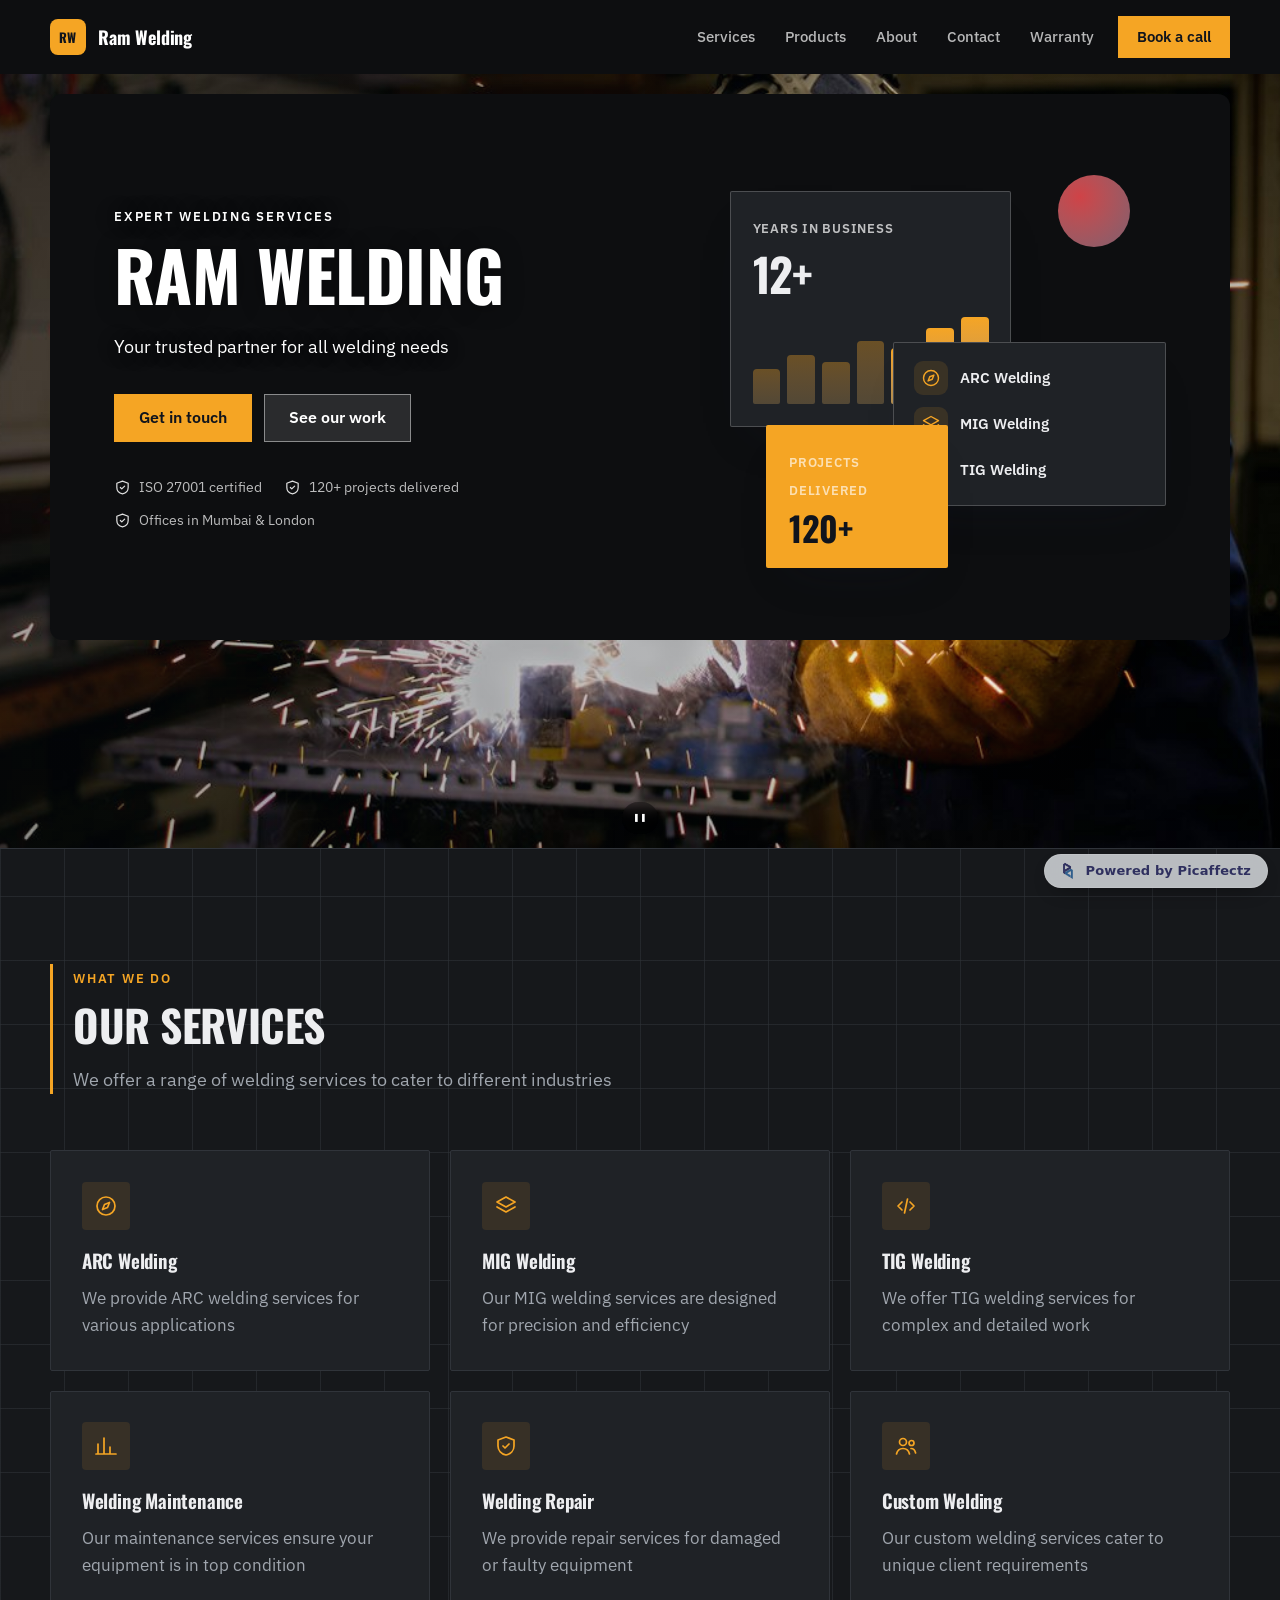
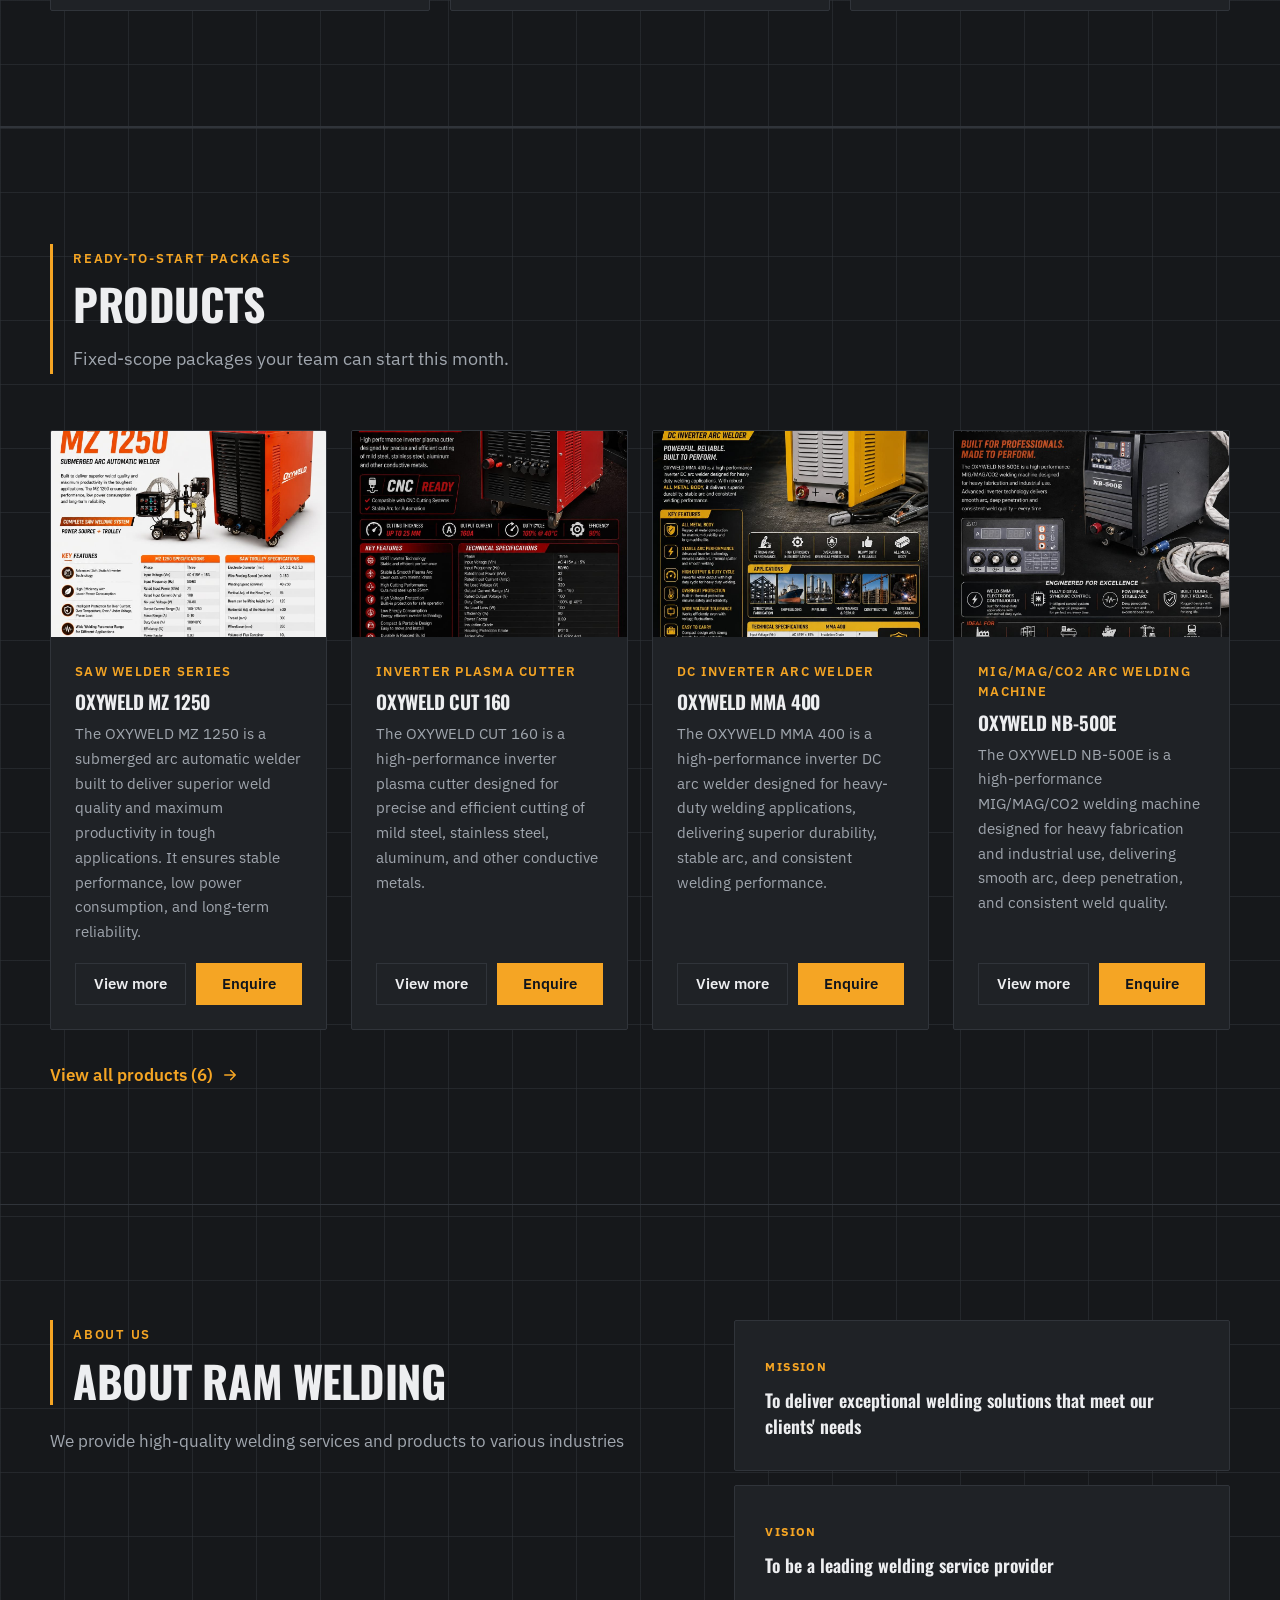
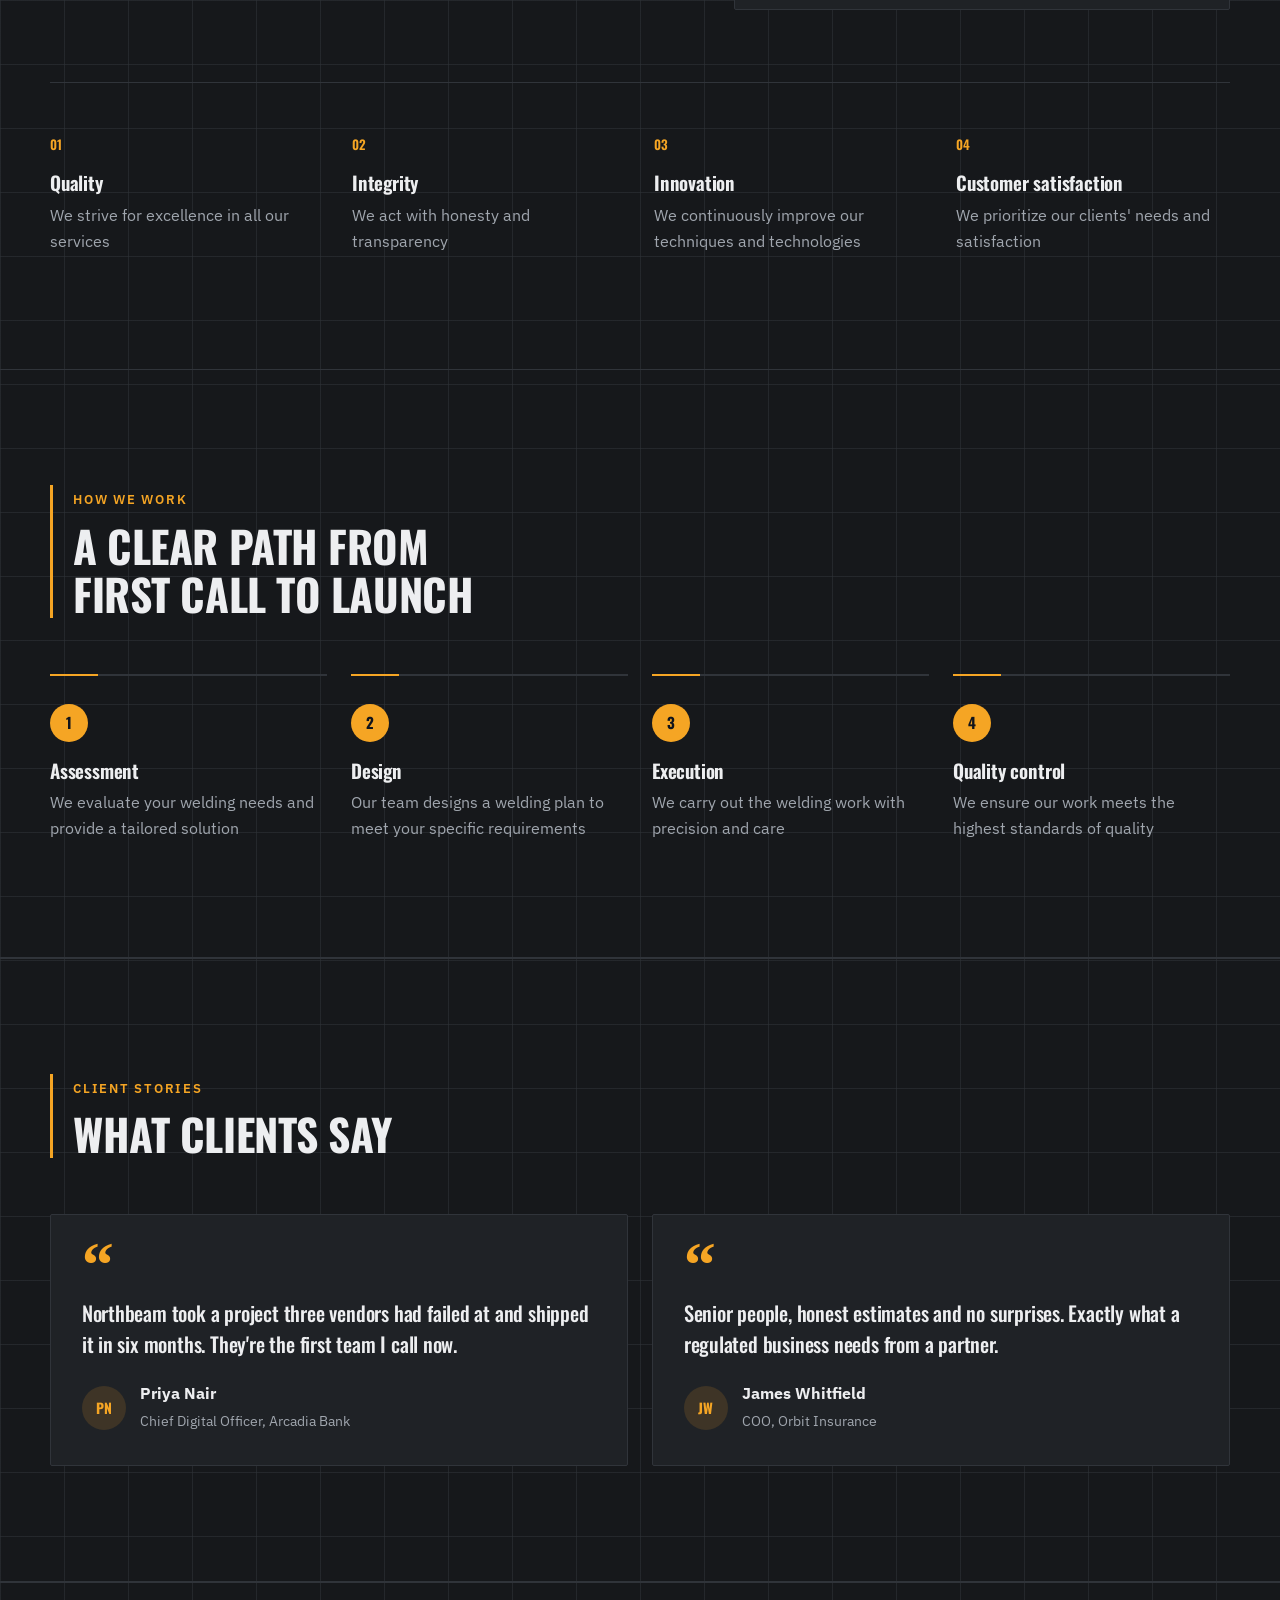
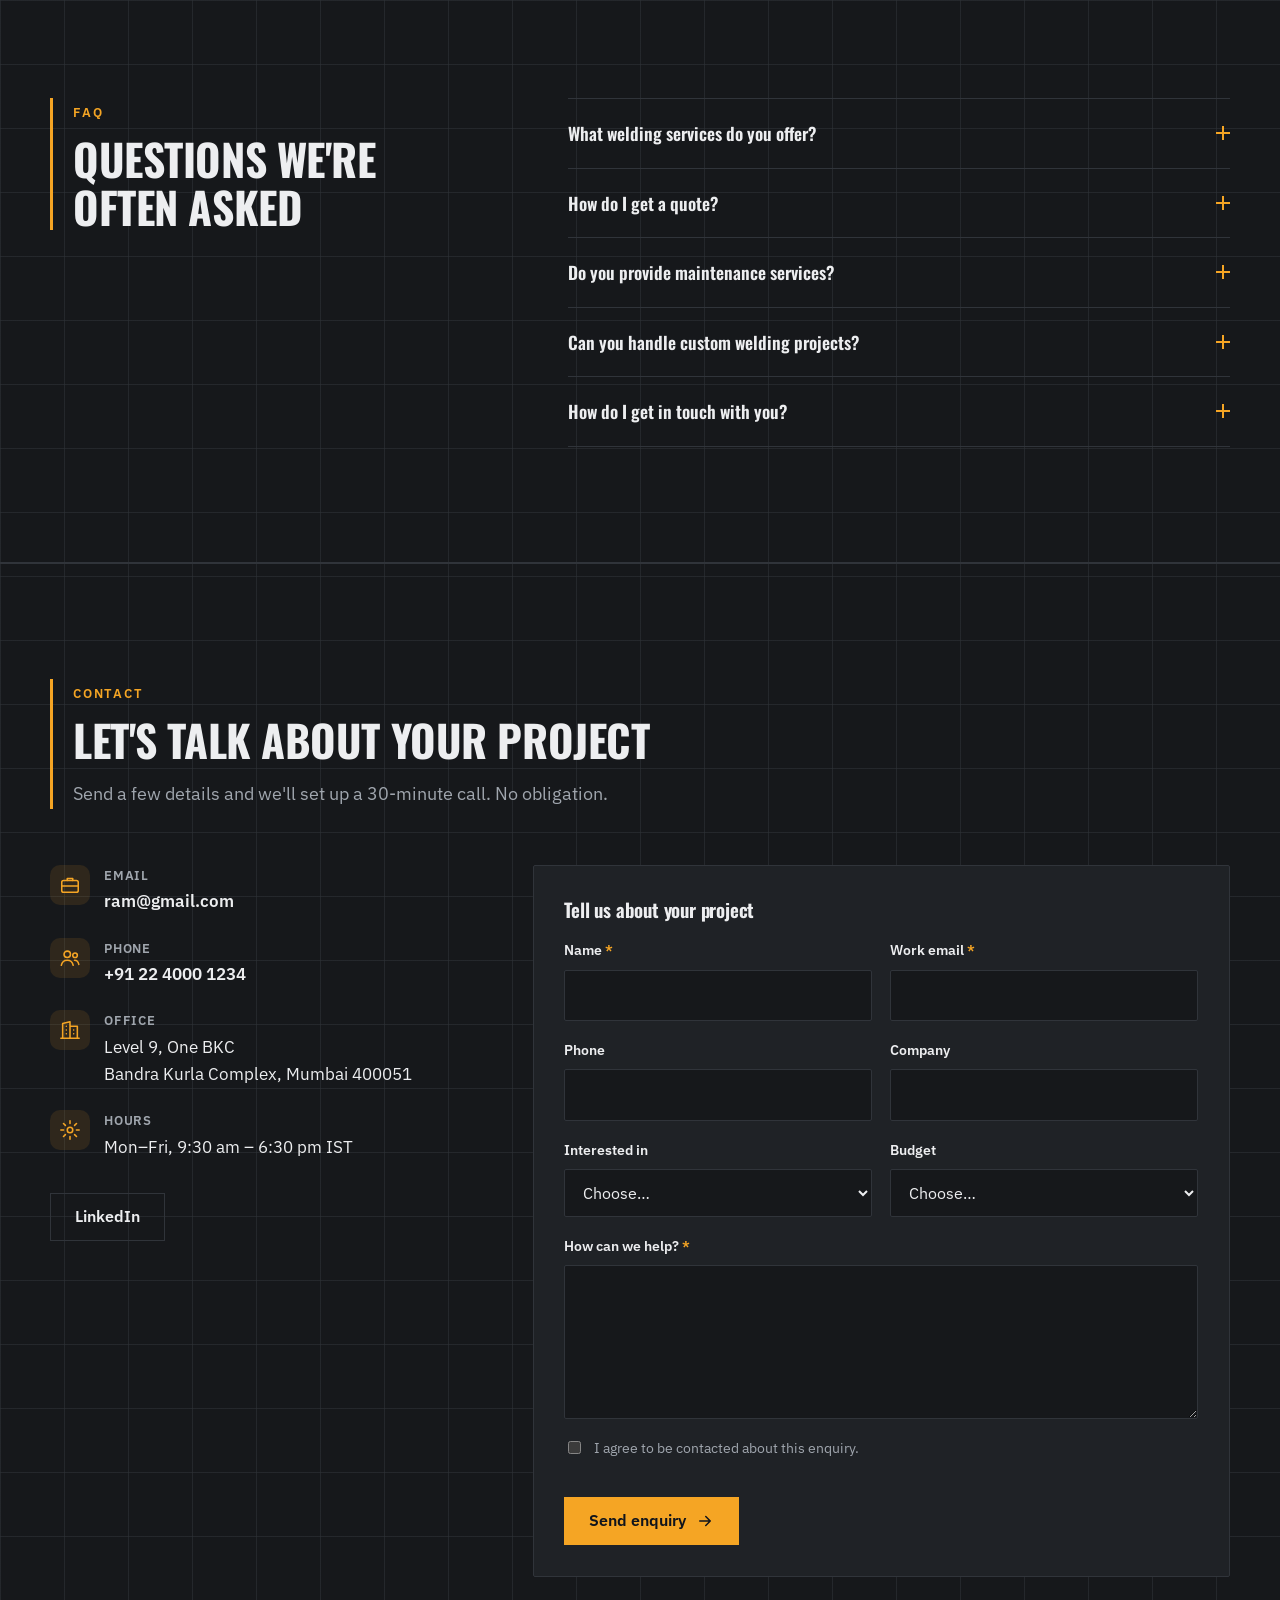
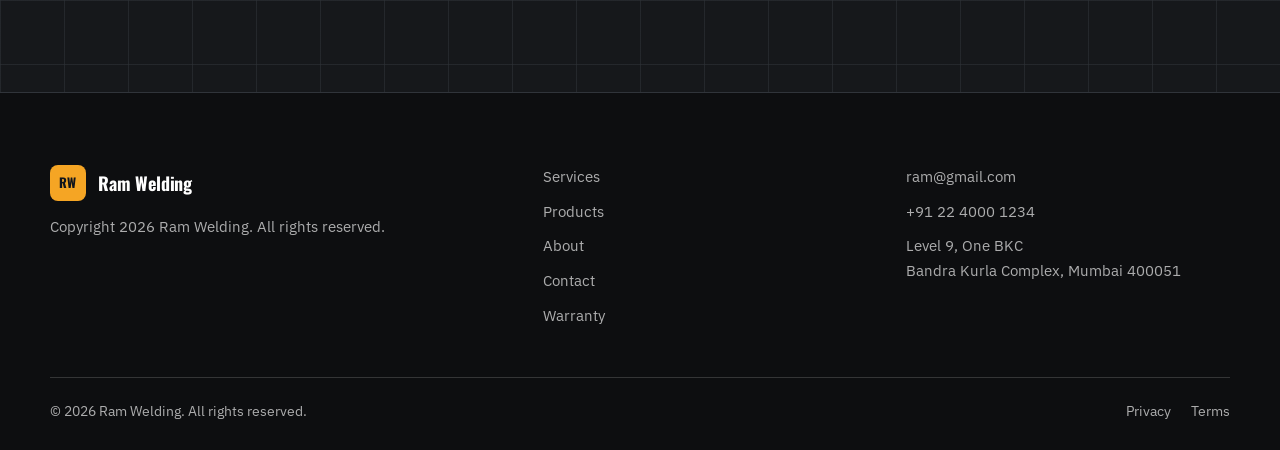
==== commit 0671e1c5: "Publish v7 from Site Studio" ====
--- a/index.html
+++ b/index.html
@@ -24,14 +24,14 @@
 <!-- /site-meta -->
 <title>Shop</title>
 <link rel="preconnect" href="https://fonts.googleapis.com">
-<link rel="stylesheet" href="assets/biz.css?v=227d25d">
+<link rel="stylesheet" href="assets/biz.css?v=5335bd8">
 <script>try{var b=localStorage.getItem("site-bg:"+location.pathname.replace(/[^/]*$/,""));if(b){document.documentElement.style.background=b;document.documentElement.style.setProperty("--bg",b)}var F=JSON.parse(localStorage.getItem("site-fonts:"+location.pathname.replace(/[^/]*$/,""))||"[]");for(var i=0;i<F.length;i++)if(/^https:\/\/fonts\.googleapis\.com\//.test(F[i][1]||"")){var l=document.createElement("link");l.rel="stylesheet";l.href=F[i][1];l.setAttribute("data-boot","");document.head.appendChild(l)}var I=JSON.parse(localStorage.getItem("site-intro:"+location.pathname.replace(/[^/]*$/,""))||"null");if(I&&/^(#[0-9a-f]{3,8}|rgba?\([0-9., %]+\))$/i.test(I.bg||"")&&!matchMedia("(prefers-reduced-motion:reduce)").matches&&window.name!=="cms-preview"){var S=document.createElement("style");S.id="fx-boot";S.textContent="html{background:"+I.bg+"!important}body{visibility:hidden!important}";document.head.appendChild(S);setTimeout(function(){S.remove()},2500)}var x=sessionStorage.getItem("fx-exit");if(x){var c=x.charAt(0)=="{"?JSON.parse(x).bg:x;if(/^(#[0-9a-f]{3,8}|rgba?\([0-9., %]+\))$/i.test(c)){var s=document.createElement("style");s.id="fx-pre";s.textContent="html{background:"+c+"!important}body>*{visibility:hidden}";document.head.appendChild(s);setTimeout(function(){s.remove()},3500)}}}catch(e){}</script>
 </head>
 <body data-page="home">
 <div id="app"></div>
 <noscript><p style="padding:24px">This website needs JavaScript to show its content.</p></noscript>
-<script src="assets/badge.js?v=227d25d"></script><script src="assets/fx.js?v=227d25d"></script>
-<script src="assets/motifs.js?v=227d25d"></script>
-<script src="assets/biz.js?v=227d25d"></script>
+<script src="assets/badge.js?v=5335bd8"></script><script src="assets/fx.js?v=5335bd8"></script>
+<script src="assets/motifs.js?v=5335bd8"></script>
+<script src="assets/biz.js?v=5335bd8"></script>
 </body>
 </html>
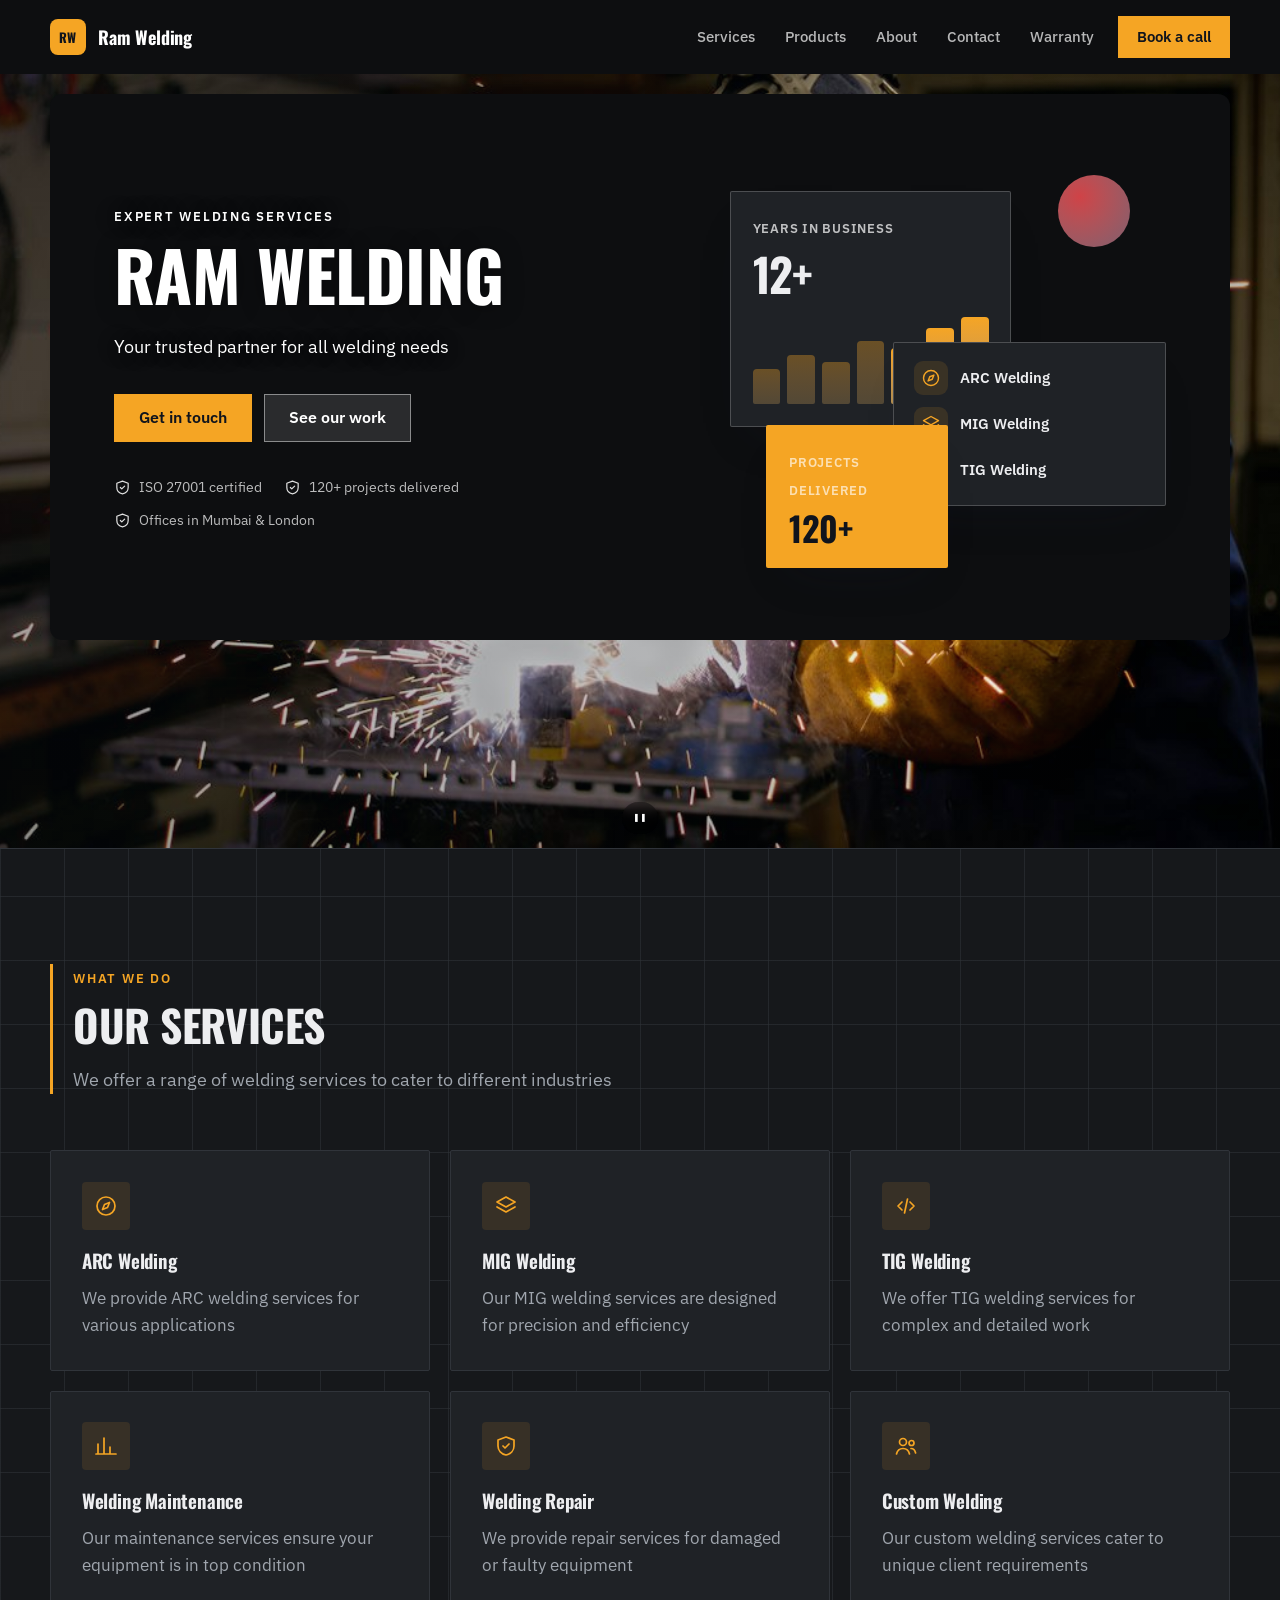
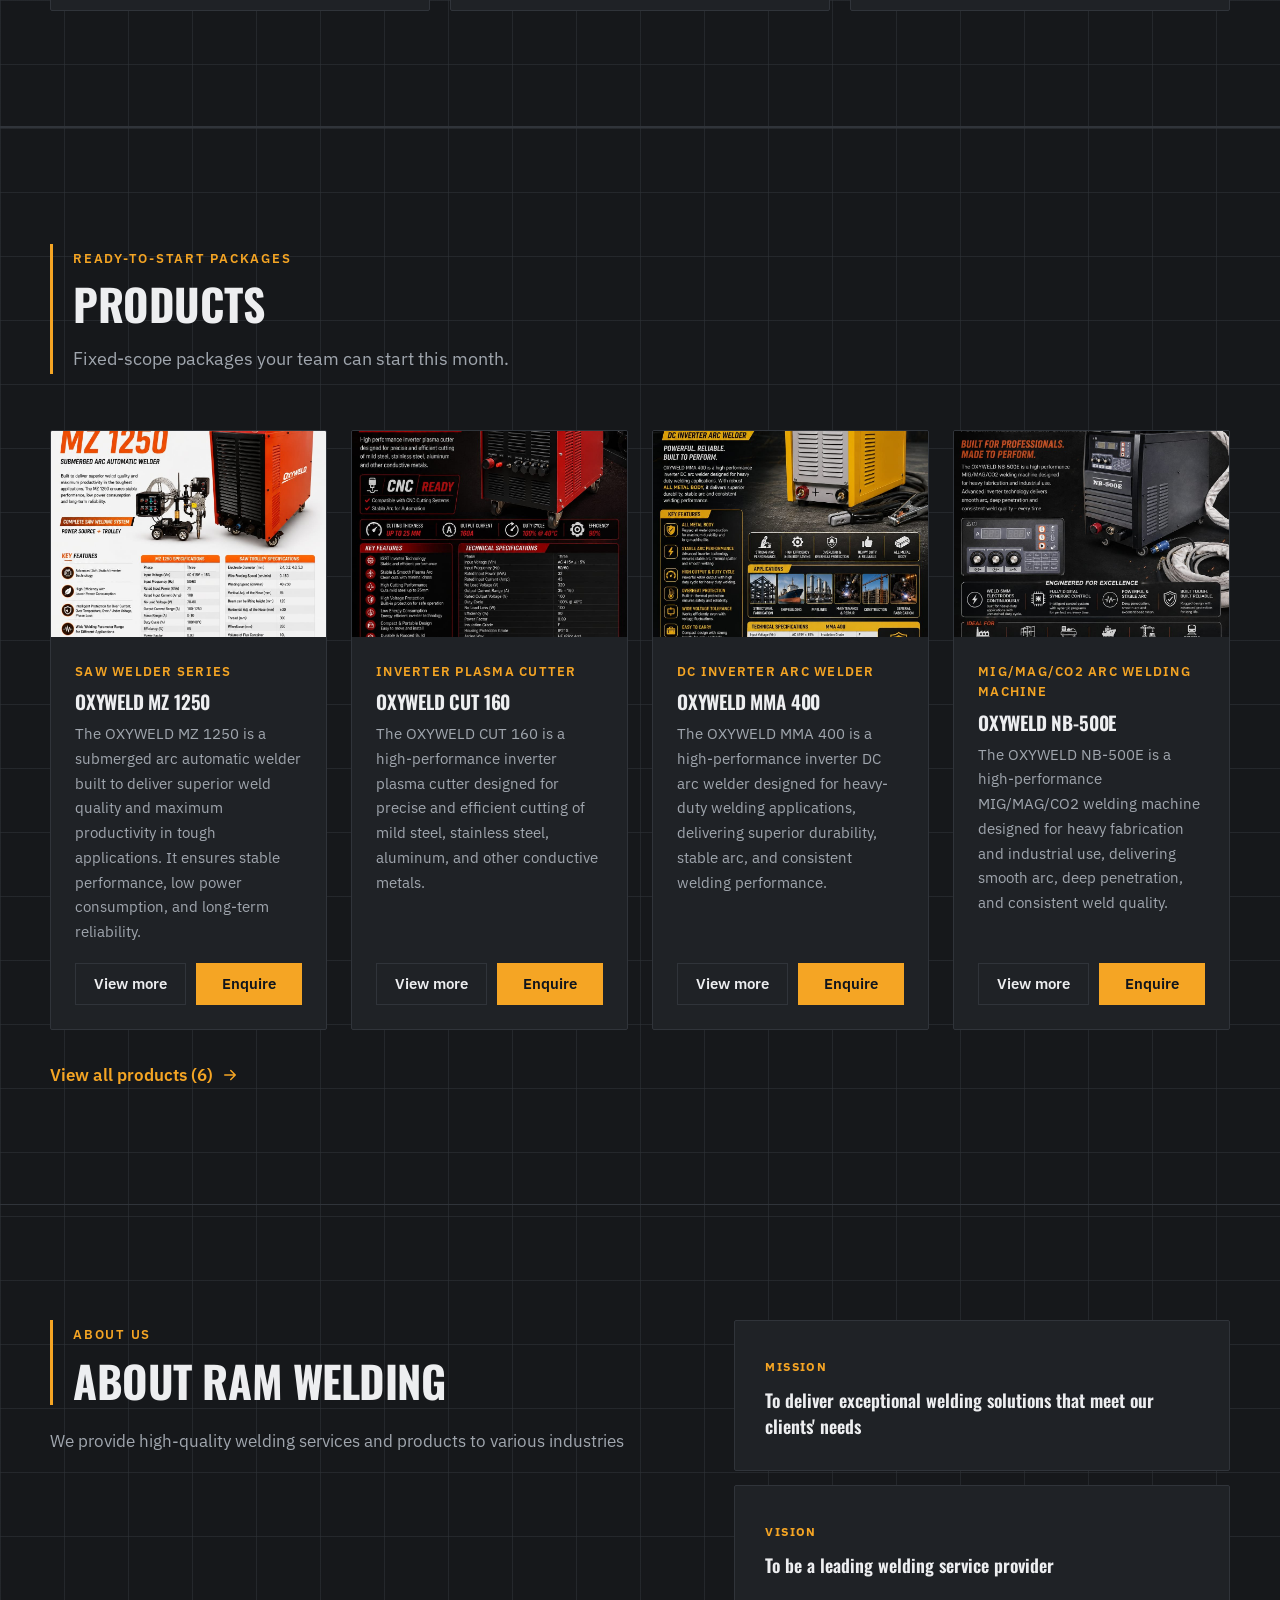
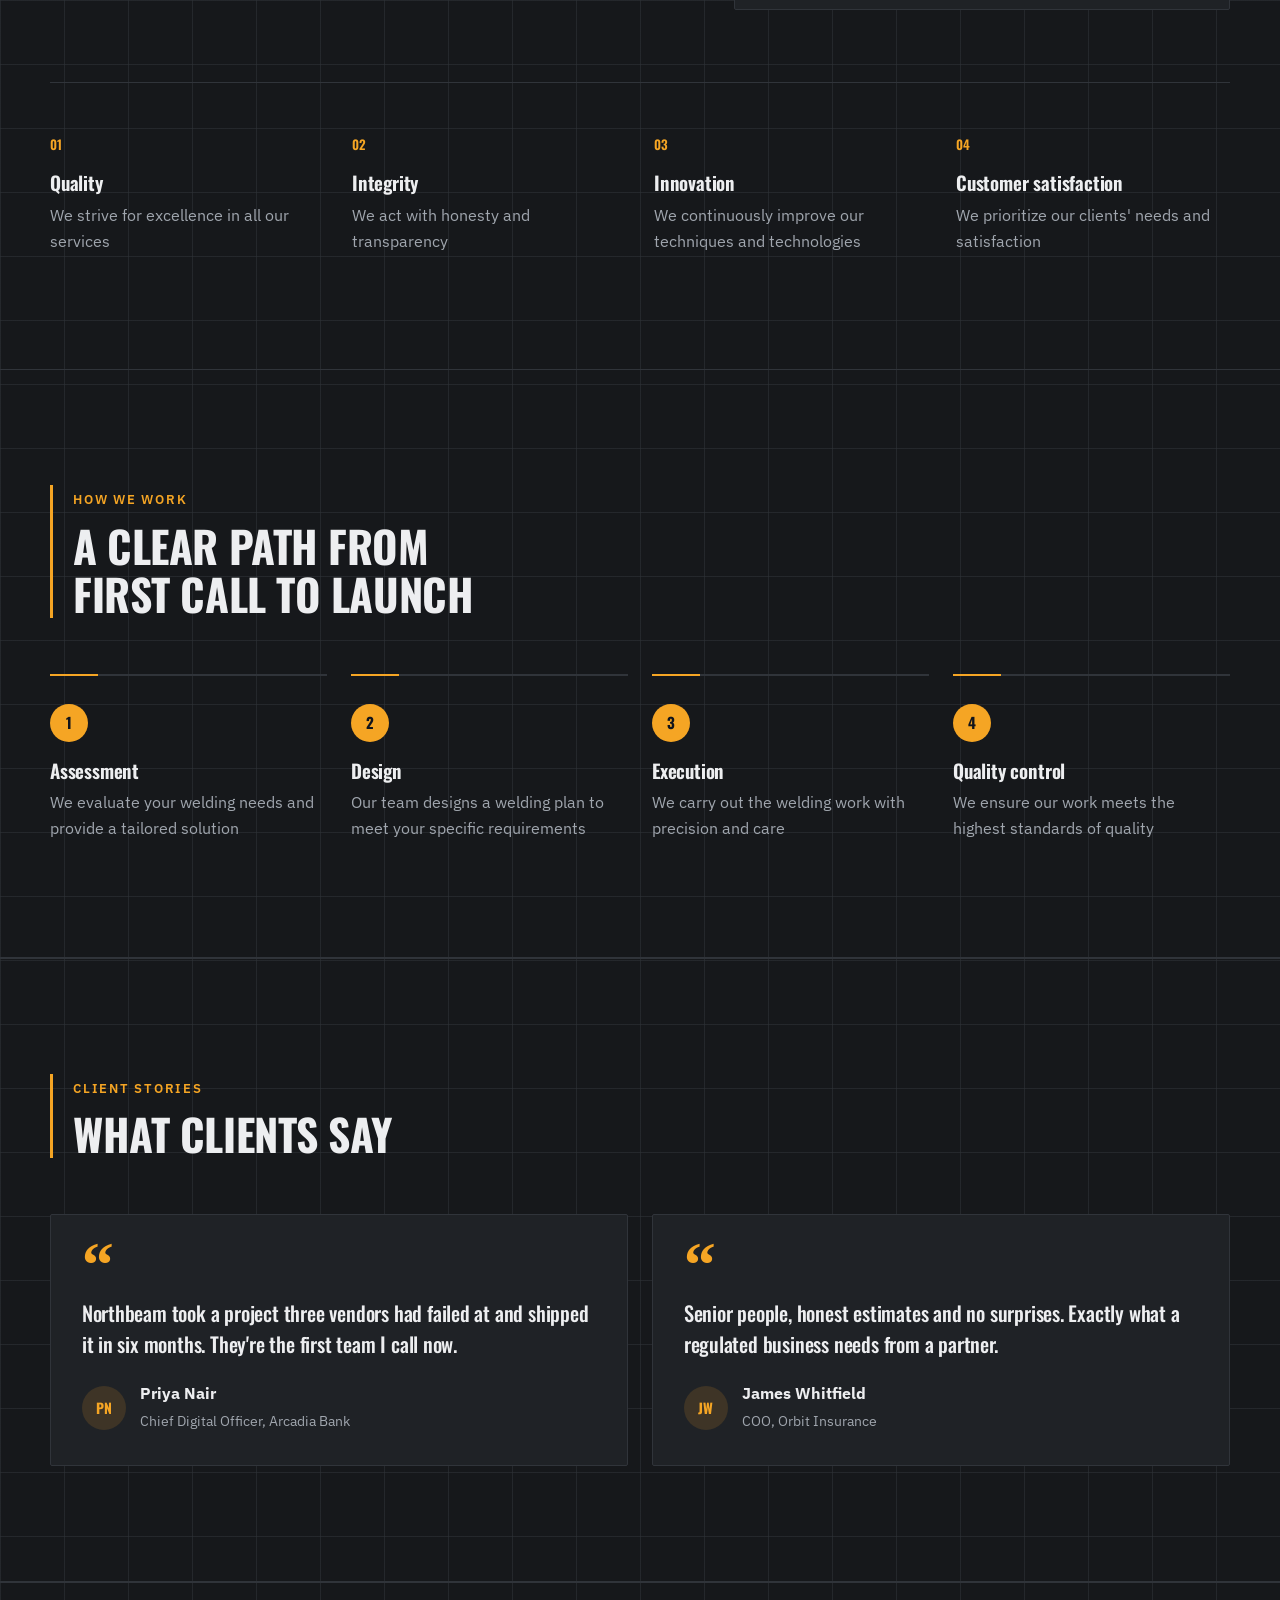
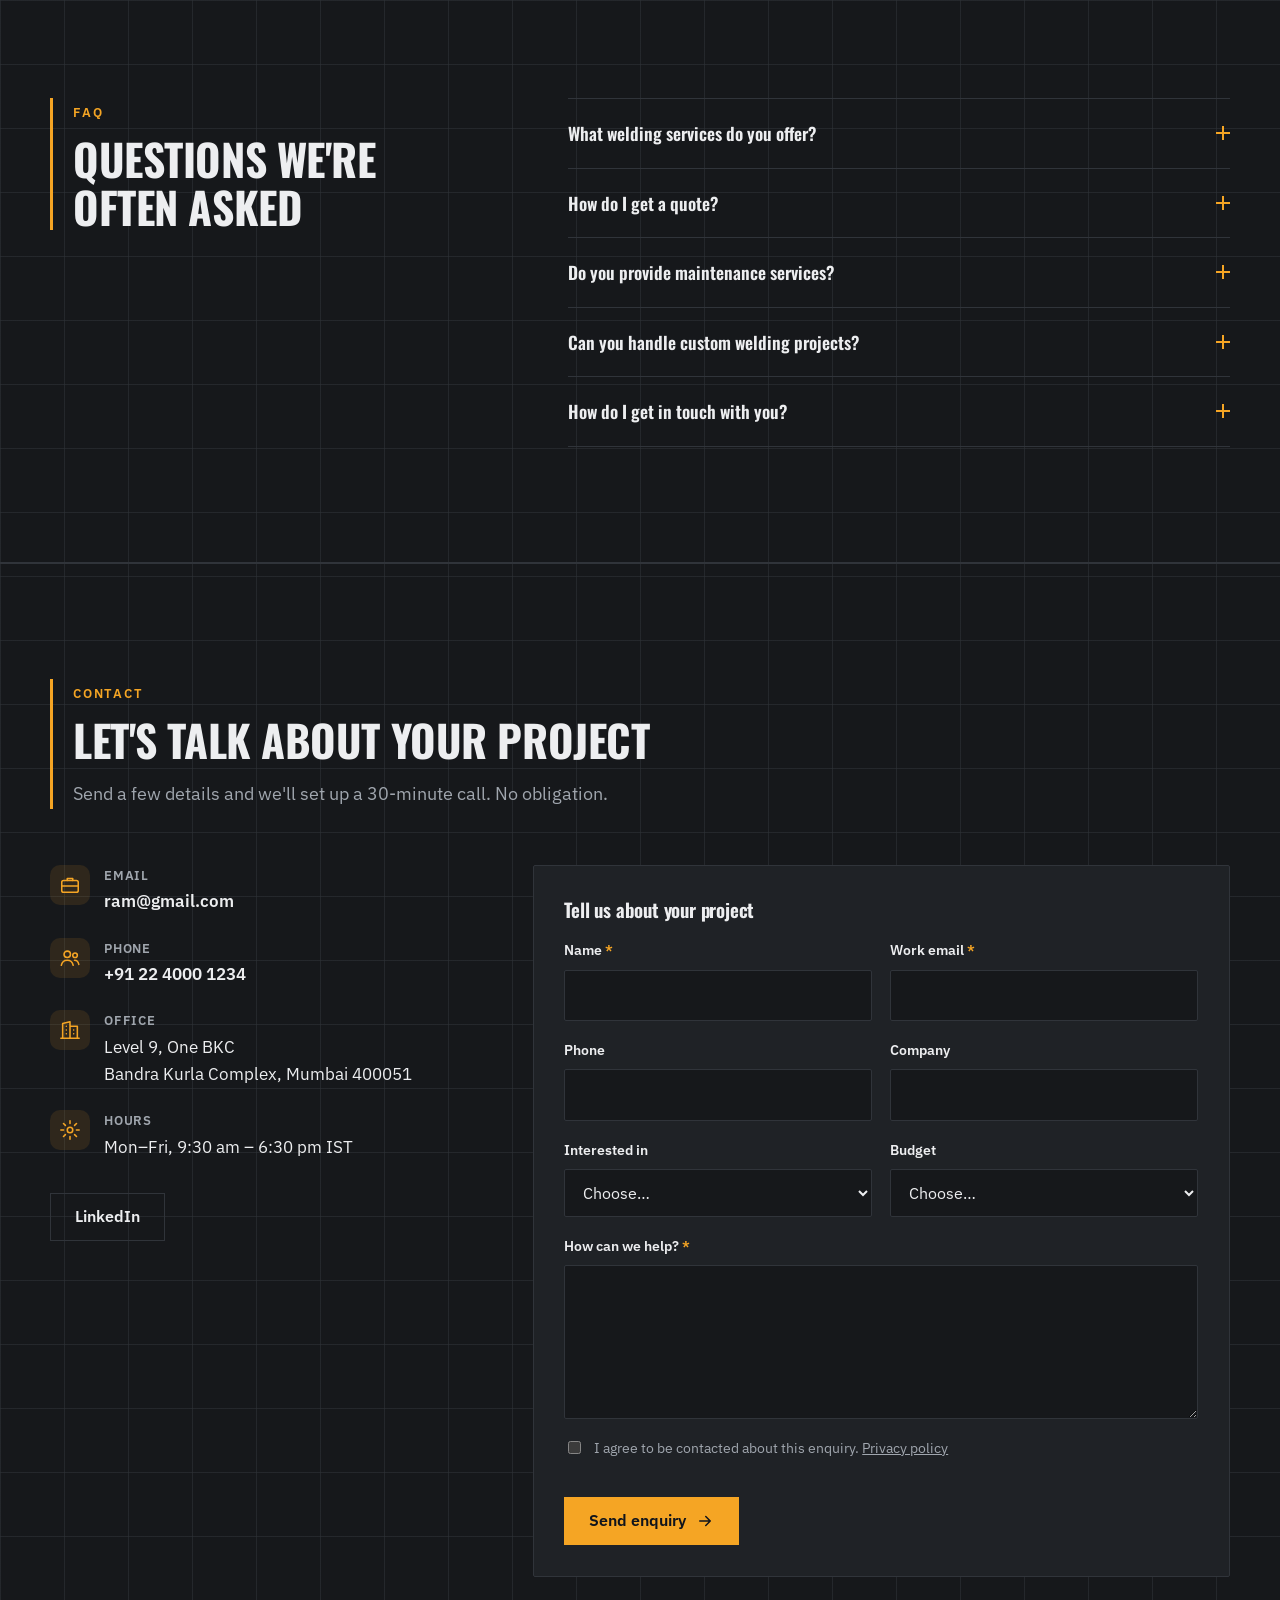
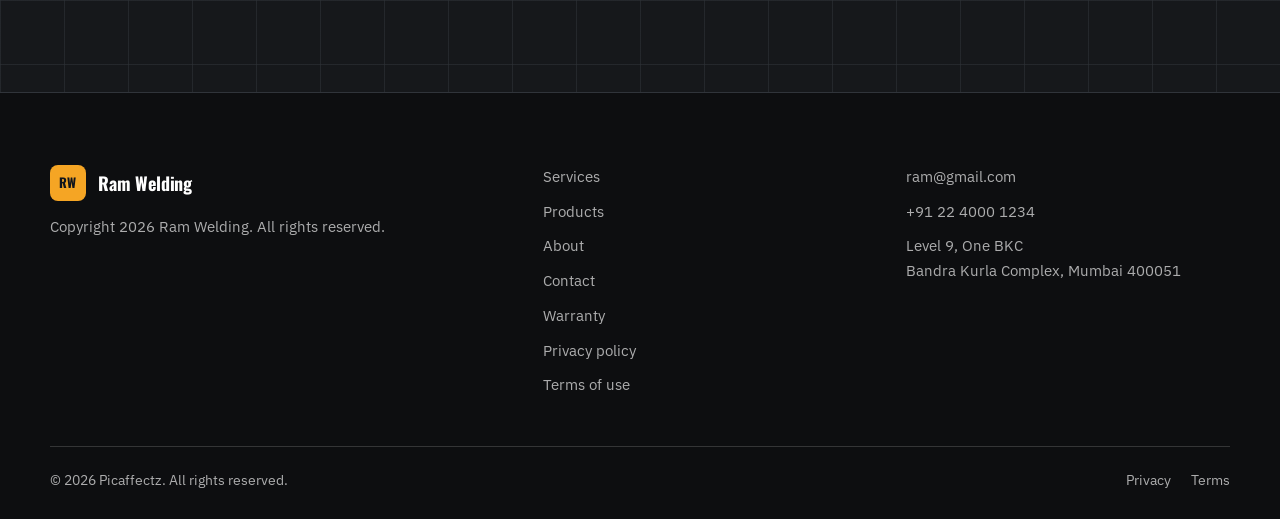
==== commit 161c04de: "Studio update f5cbd74" ====
--- a/index.html
+++ b/index.html
@@ -24,14 +24,14 @@
 <!-- /site-meta -->
 <title>Shop</title>
 <link rel="preconnect" href="https://fonts.googleapis.com">
-<link rel="stylesheet" href="assets/biz.css?v=5335bd8">
+<link rel="stylesheet" href="assets/biz.css?v=f5cbd74">
 <script>try{var b=localStorage.getItem("site-bg:"+location.pathname.replace(/[^/]*$/,""));if(b){document.documentElement.style.background=b;document.documentElement.style.setProperty("--bg",b)}var F=JSON.parse(localStorage.getItem("site-fonts:"+location.pathname.replace(/[^/]*$/,""))||"[]");for(var i=0;i<F.length;i++)if(/^https:\/\/fonts\.googleapis\.com\//.test(F[i][1]||"")){var l=document.createElement("link");l.rel="stylesheet";l.href=F[i][1];l.setAttribute("data-boot","");document.head.appendChild(l)}var I=JSON.parse(localStorage.getItem("site-intro:"+location.pathname.replace(/[^/]*$/,""))||"null");if(I&&/^(#[0-9a-f]{3,8}|rgba?\([0-9., %]+\))$/i.test(I.bg||"")&&!matchMedia("(prefers-reduced-motion:reduce)").matches&&window.name!=="cms-preview"){var S=document.createElement("style");S.id="fx-boot";S.textContent="html{background:"+I.bg+"!important}body{visibility:hidden!important}";document.head.appendChild(S);setTimeout(function(){S.remove()},2500)}var x=sessionStorage.getItem("fx-exit");if(x){var c=x.charAt(0)=="{"?JSON.parse(x).bg:x;if(/^(#[0-9a-f]{3,8}|rgba?\([0-9., %]+\))$/i.test(c)){var s=document.createElement("style");s.id="fx-pre";s.textContent="html{background:"+c+"!important}body>*{visibility:hidden}";document.head.appendChild(s);setTimeout(function(){s.remove()},3500)}}}catch(e){}</script>
 </head>
 <body data-page="home">
 <div id="app"></div>
 <noscript><p style="padding:24px">This website needs JavaScript to show its content.</p></noscript>
-<script src="assets/badge.js?v=5335bd8"></script><script src="assets/fx.js?v=5335bd8"></script>
-<script src="assets/motifs.js?v=5335bd8"></script>
-<script src="assets/biz.js?v=5335bd8"></script>
+<script src="assets/badge.js?v=f5cbd74"></script><script src="assets/fx.js?v=f5cbd74"></script>
+<script src="assets/motifs.js?v=f5cbd74"></script>
+<script src="assets/biz.js?v=f5cbd74"></script>
 </body>
 </html>
